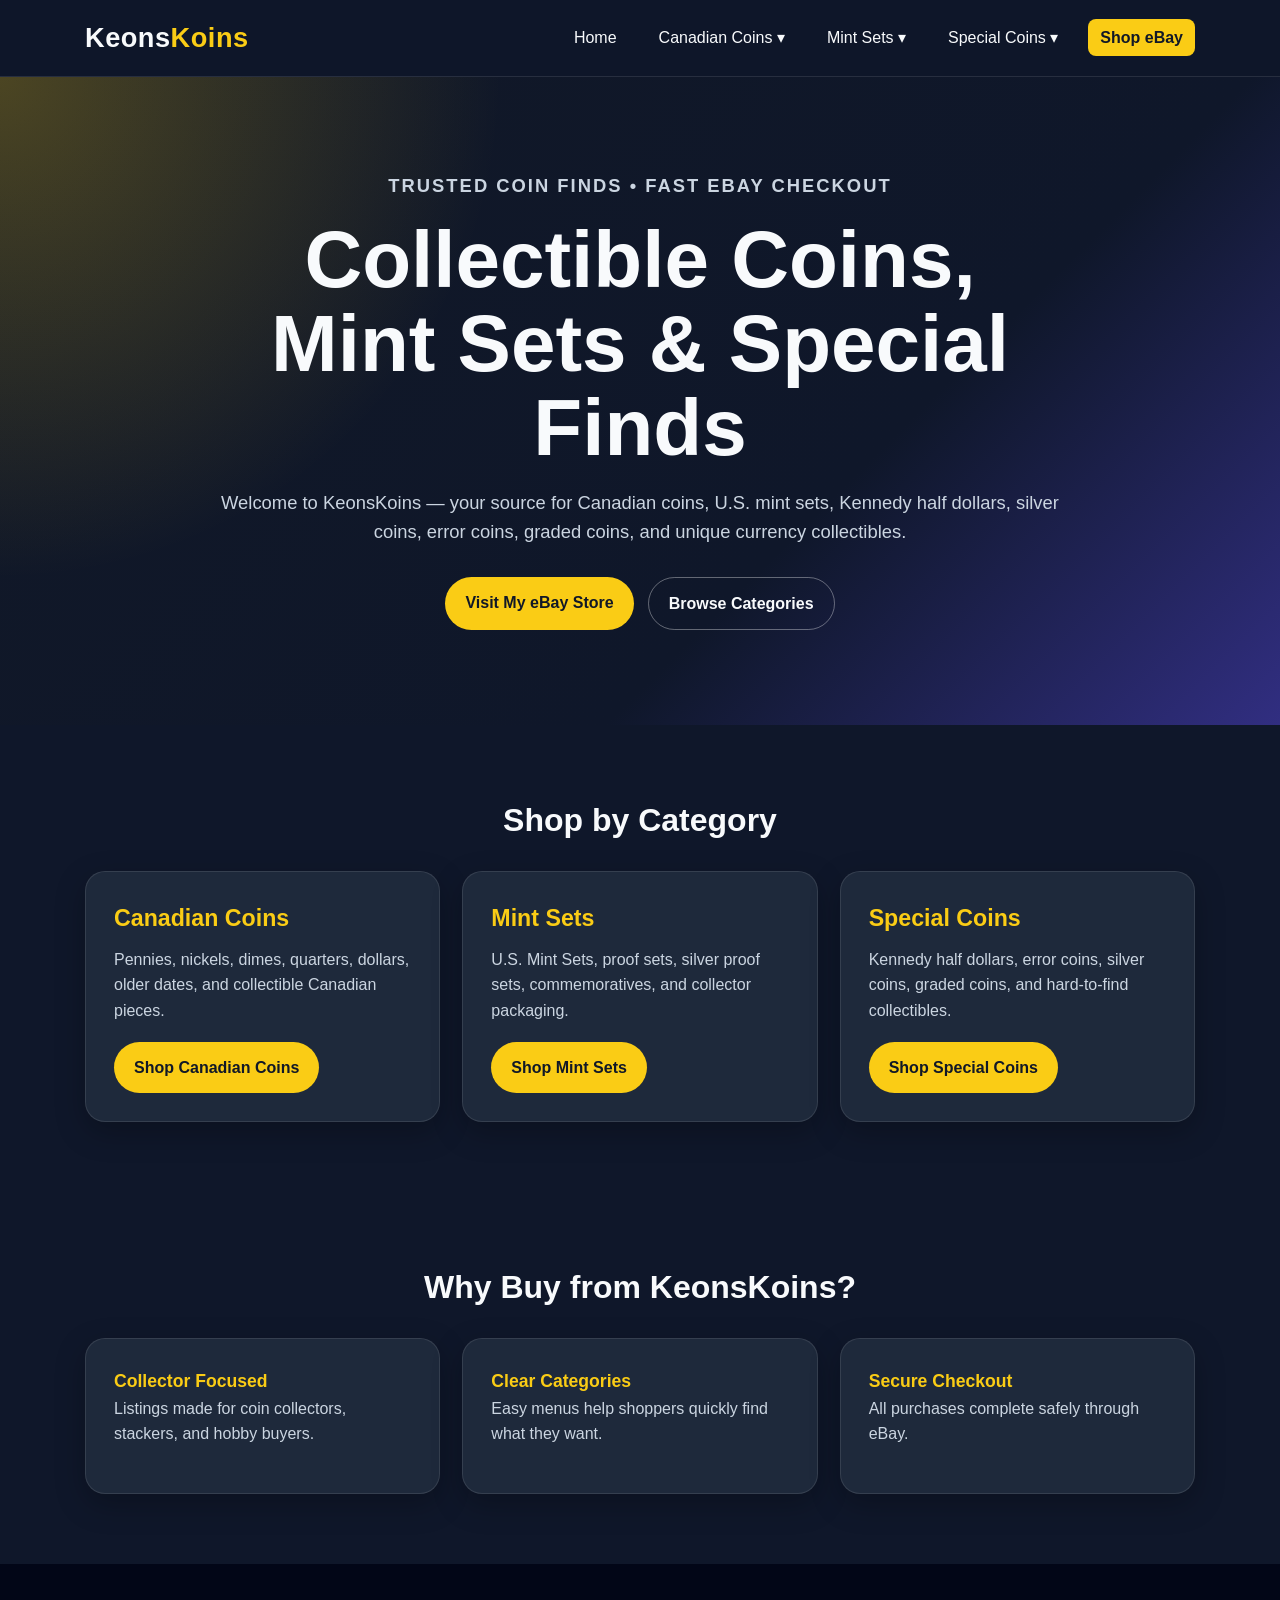
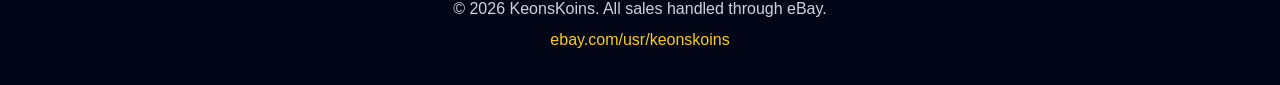
==== index.html @ b7a2cc80 "Add files via upload" ====
<!DOCTYPE html>
<html lang="en">
<head>
  <meta charset="UTF-8" />
  <meta name="viewport" content="width=device-width, initial-scale=1.0" />
  <title>KeonsKoins | Coins, Mint Sets & Collectibles</title>
  <link rel="stylesheet" href="style.css" />
</head>
<body>
  <header>
    <nav class="navbar">
      <div class="logo">Keons<span>Koins</span></div>
      <button class="menu-toggle" onclick="toggleMenu()">☰</button>
      <ul class="nav-links" id="navLinks">
        <li><a href="#home">Home</a></li>
        <li class="dropdown">
          <a href="#canadian">Canadian Coins ▾</a>
          <ul class="dropdown-menu">
            <li><a href="https://www.ebay.com/usr/keonskoins" target="_blank">Canadian Pennies</a></li>
            <li><a href="https://www.ebay.com/usr/keonskoins" target="_blank">Canadian Nickels</a></li>
            <li><a href="https://www.ebay.com/usr/keonskoins" target="_blank">Canadian Dimes</a></li>
            <li><a href="https://www.ebay.com/usr/keonskoins" target="_blank">Canadian Quarters</a></li>
            <li><a href="https://www.ebay.com/usr/keonskoins" target="_blank">Canadian Dollars</a></li>
          </ul>
        </li>
        <li class="dropdown">
          <a href="#mintsets">Mint Sets ▾</a>
          <ul class="dropdown-menu">
            <li><a href="https://www.ebay.com/usr/keonskoins" target="_blank">U.S. Mint Sets</a></li>
            <li><a href="https://www.ebay.com/usr/keonskoins" target="_blank">Proof Sets</a></li>
            <li><a href="https://www.ebay.com/usr/keonskoins" target="_blank">Silver Proof Sets</a></li>
            <li><a href="https://www.ebay.com/usr/keonskoins" target="_blank">Commemorative Sets</a></li>
          </ul>
        </li>
        <li class="dropdown">
          <a href="#special">Special Coins ▾</a>
          <ul class="dropdown-menu">
            <li><a href="https://www.ebay.com/usr/keonskoins" target="_blank">Kennedy Half Dollars</a></li>
            <li><a href="https://www.ebay.com/usr/keonskoins" target="_blank">Error Coins</a></li>
            <li><a href="https://www.ebay.com/usr/keonskoins" target="_blank">Silver Coins</a></li>
            <li><a href="https://www.ebay.com/usr/keonskoins" target="_blank">Currency</a></li>
            <li><a href="https://www.ebay.com/usr/keonskoins" target="_blank">Graded Coins</a></li>
          </ul>
        </li>
        <li><a class="shop-btn" href="https://www.ebay.com/usr/keonskoins" target="_blank">Shop eBay</a></li>
      </ul>
    </nav>
  </header>

  <main id="home">
    <section class="hero">
      <div class="hero-content">
        <p class="eyebrow">Trusted coin finds • Fast eBay checkout</p>
        <h1>Collectible Coins, Mint Sets & Special Finds</h1>
        <p>Welcome to KeonsKoins — your source for Canadian coins, U.S. mint sets, Kennedy half dollars, silver coins, error coins, graded coins, and unique currency collectibles.</p>
        <div class="hero-actions">
          <a class="primary" href="https://www.ebay.com/usr/keonskoins" target="_blank">Visit My eBay Store</a>
          <a class="secondary" href="#categories">Browse Categories</a>
        </div>
      </div>
    </section>

    <section class="categories" id="categories">
      <h2>Shop by Category</h2>
      <div class="cards">
        <article class="card" id="canadian">
          <h3>Canadian Coins</h3>
          <p>Pennies, nickels, dimes, quarters, dollars, older dates, and collectible Canadian pieces.</p>
          <a href="https://www.ebay.com/usr/keonskoins" target="_blank">Shop Canadian Coins</a>
        </article>
        <article class="card" id="mintsets">
          <h3>Mint Sets</h3>
          <p>U.S. Mint Sets, proof sets, silver proof sets, commemoratives, and collector packaging.</p>
          <a href="https://www.ebay.com/usr/keonskoins" target="_blank">Shop Mint Sets</a>
        </article>
        <article class="card" id="special">
          <h3>Special Coins</h3>
          <p>Kennedy half dollars, error coins, silver coins, graded coins, and hard-to-find collectibles.</p>
          <a href="https://www.ebay.com/usr/keonskoins" target="_blank">Shop Special Coins</a>
        </article>
      </div>
    </section>

    <section class="trust">
      <h2>Why Buy from KeonsKoins?</h2>
      <div class="trust-grid">
        <div><strong>Collector Focused</strong><p>Listings made for coin collectors, stackers, and hobby buyers.</p></div>
        <div><strong>Clear Categories</strong><p>Easy menus help shoppers quickly find what they want.</p></div>
        <div><strong>Secure Checkout</strong><p>All purchases complete safely through eBay.</p></div>
      </div>
    </section>
  </main>

  <footer>
    <p>© 2026 KeonsKoins. All sales handled through eBay.</p>
    <a href="https://www.ebay.com/usr/keonskoins" target="_blank">ebay.com/usr/keonskoins</a>
  </footer>

  <script src="script.js"></script>
</body>
</html>
---- style.css ----
* { box-sizing: border-box; margin: 0; padding: 0; }
body { font-family: Arial, Helvetica, sans-serif; background: #0f172a; color: #f8fafc; line-height: 1.6; }
a { color: inherit; text-decoration: none; }
header { position: sticky; top: 0; z-index: 10; background: rgba(15,23,42,.96); border-bottom: 1px solid rgba(255,255,255,.1); }
.navbar { max-width: 1150px; margin: auto; display: flex; justify-content: space-between; align-items: center; padding: 16px 20px; }
.logo { font-size: 1.7rem; font-weight: 800; letter-spacing: .5px; }
.logo span { color: #facc15; }
.nav-links { display: flex; align-items: center; gap: 18px; list-style: none; }
.nav-links > li { position: relative; }
.nav-links a { padding: 10px 12px; border-radius: 8px; transition: .2s; }
.nav-links a:hover { background: rgba(250,204,21,.15); color: #facc15; }
.dropdown-menu { display: none; position: absolute; top: 42px; left: 0; min-width: 210px; background: #1e293b; border: 1px solid rgba(255,255,255,.12); border-radius: 12px; padding: 8px; list-style: none; box-shadow: 0 15px 35px rgba(0,0,0,.35); }
.dropdown:hover .dropdown-menu { display: block; }
.dropdown-menu a { display: block; padding: 10px; }
.shop-btn { background: #facc15; color: #111827 !important; font-weight: 700; }
.menu-toggle { display: none; background: none; border: none; color: #fff; font-size: 1.8rem; }
.hero { min-height: 72vh; display: grid; place-items: center; padding: 70px 20px; background: radial-gradient(circle at top left, rgba(250,204,21,.25), transparent 35%), linear-gradient(135deg, #111827, #0f172a 65%, #312e81); }
.hero-content { max-width: 850px; text-align: center; }
.eyebrow { color: #facc15; text-transform: uppercase; letter-spacing: 2px; font-size: .85rem; font-weight: 700; }
h1 { font-size: clamp(2.4rem, 7vw, 5rem); line-height: 1.05; margin: 18px 0; }
.hero p { font-size: 1.15rem; color: #cbd5e1; }
.hero-actions { margin-top: 30px; display: flex; justify-content: center; gap: 14px; flex-wrap: wrap; }
.primary, .secondary, .card a { padding: 13px 20px; border-radius: 999px; font-weight: 700; display: inline-block; }
.primary, .card a { background: #facc15; color: #111827; }
.secondary { border: 1px solid rgba(255,255,255,.35); }
.categories, .trust { max-width: 1150px; margin: auto; padding: 70px 20px; }
h2 { font-size: 2rem; margin-bottom: 25px; text-align: center; }
.cards, .trust-grid { display: grid; grid-template-columns: repeat(3, 1fr); gap: 22px; }
.card, .trust-grid div { background: #1e293b; border: 1px solid rgba(255,255,255,.1); border-radius: 20px; padding: 28px; box-shadow: 0 10px 30px rgba(0,0,0,.25); }
.card h3 { color: #facc15; font-size: 1.45rem; margin-bottom: 10px; }
.card p, .trust-grid p { color: #cbd5e1; margin-bottom: 18px; }
.trust-grid strong { color: #facc15; font-size: 1.1rem; }
footer { text-align: center; padding: 32px 20px; background: #020617; color: #cbd5e1; }
footer a { color: #facc15; display: inline-block; margin-top: 6px; }
@media (max-width: 800px) {
  .menu-toggle { display: block; }
  .nav-links { display: none; position: absolute; top: 67px; left: 0; right: 0; background: #0f172a; flex-direction: column; align-items: stretch; padding: 15px 20px 25px; }
  .nav-links.show { display: flex; }
  .dropdown-menu { position: static; display: block; margin-top: 5px; box-shadow: none; }
  .cards, .trust-grid { grid-template-columns: 1fr; }
}
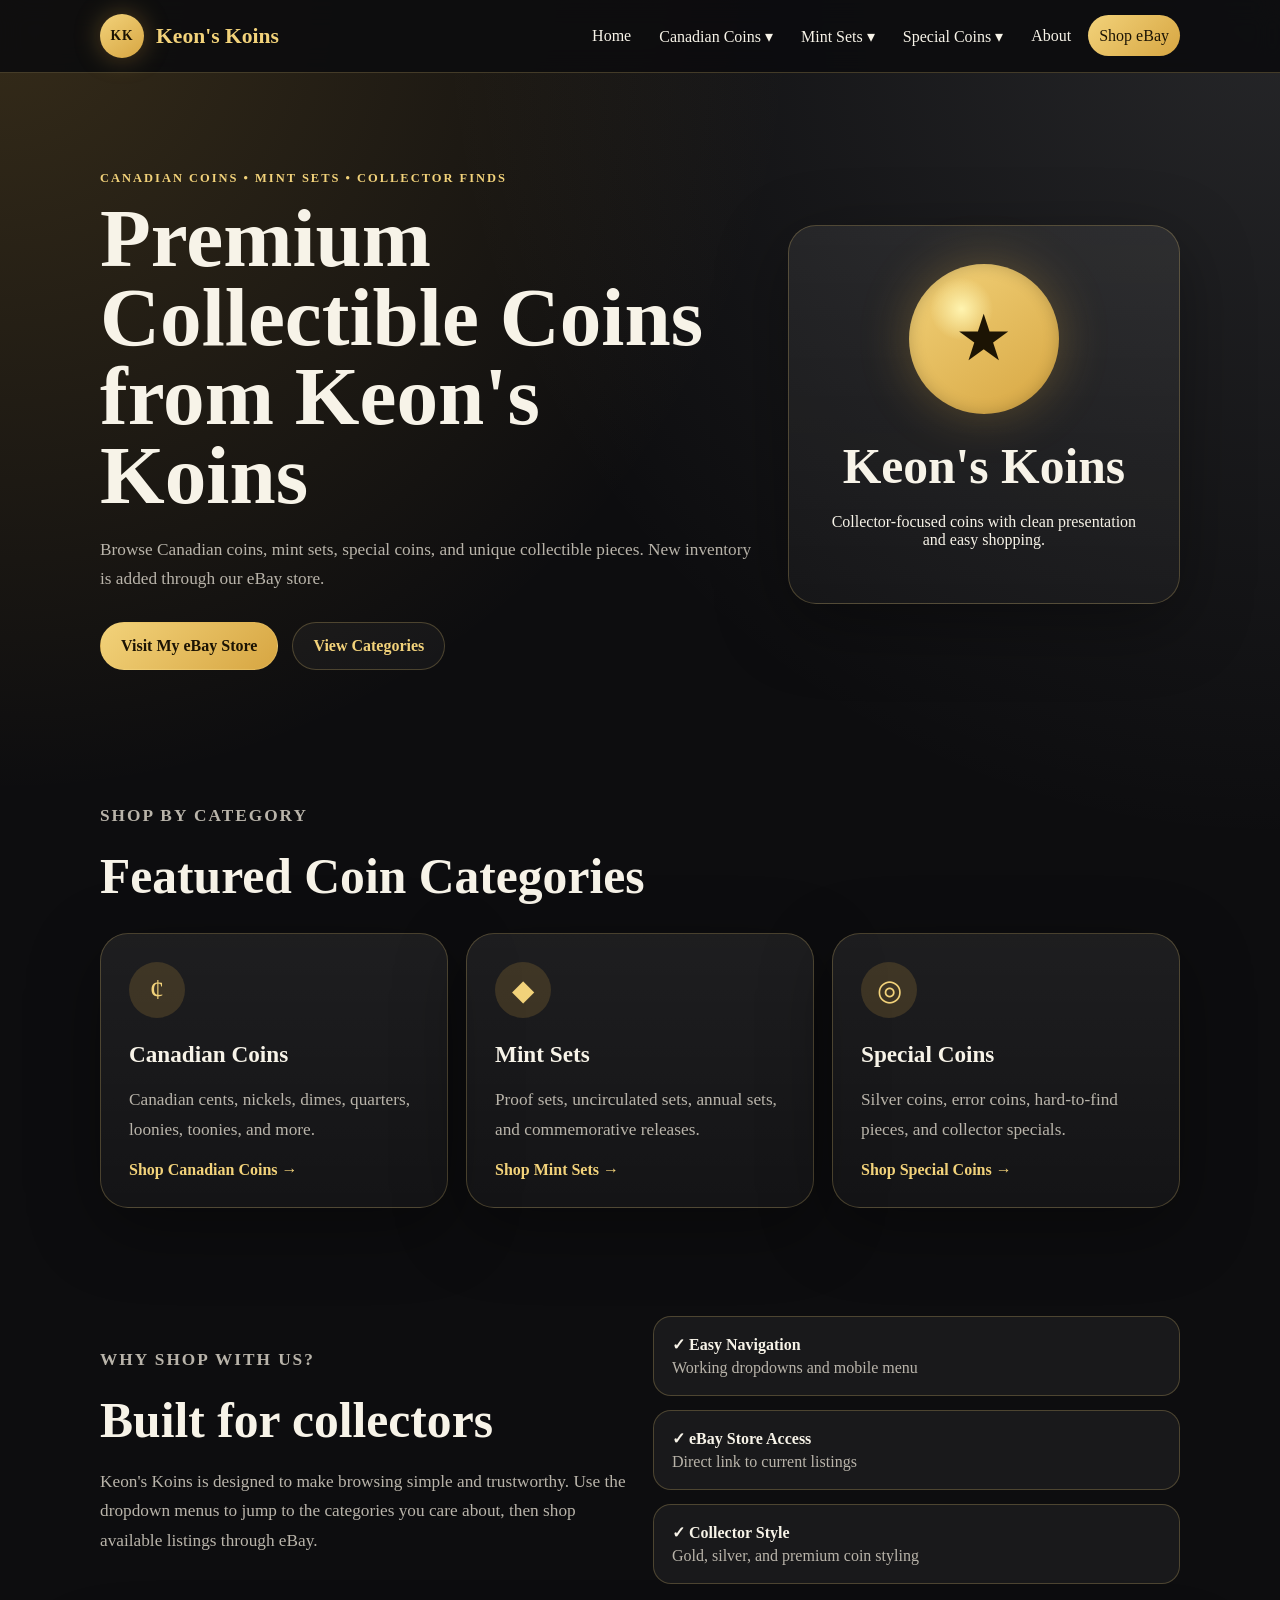
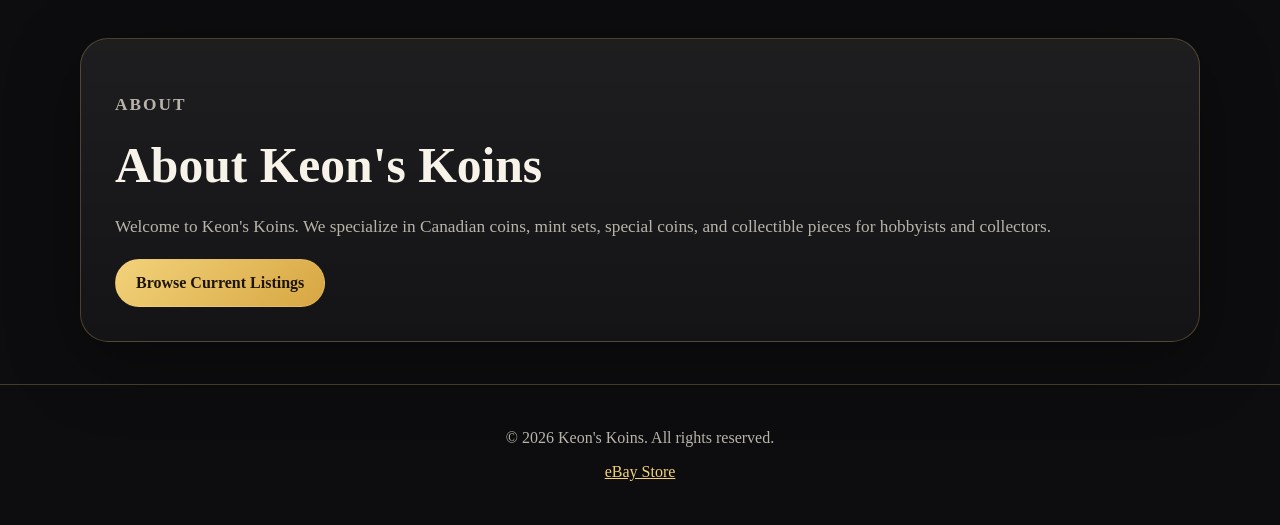
==== commit 82b9b36e: "Add files via upload" ====
--- a/index.html
+++ b/index.html
@@ -3,46 +3,53 @@
 <head>
   <meta charset="UTF-8" />
   <meta name="viewport" content="width=device-width, initial-scale=1.0" />
-  <title>KeonsKoins | Coins, Mint Sets & Collectibles</title>
+  <title>Keon's Koins | Canadian Coins, Mint Sets & Collectibles</title>
+  <meta name="description" content="Keon's Koins - Canadian coins, mint sets, special coins, and collectible finds. Shop our eBay store." />
   <link rel="stylesheet" href="style.css" />
 </head>
 <body>
-  <header>
+  <header class="site-header">
     <nav class="navbar">
-      <div class="logo">Keons<span>Koins</span></div>
-      <button class="menu-toggle" onclick="toggleMenu()">☰</button>
-      <ul class="nav-links" id="navLinks">
+      <a class="brand" href="#home">
+        <span class="coin-logo">KK</span>
+        <span>Keon's Koins</span>
+      </a>
+
+      <button class="menu-toggle" aria-label="Open menu">☰</button>
+
+      <ul class="nav-links">
         <li><a href="#home">Home</a></li>
+
         <li class="dropdown">
-          <a href="#canadian">Canadian Coins ▾</a>
-          <ul class="dropdown-menu">
-            <li><a href="https://www.ebay.com/usr/keonskoins" target="_blank">Canadian Pennies</a></li>
-            <li><a href="https://www.ebay.com/usr/keonskoins" target="_blank">Canadian Nickels</a></li>
-            <li><a href="https://www.ebay.com/usr/keonskoins" target="_blank">Canadian Dimes</a></li>
-            <li><a href="https://www.ebay.com/usr/keonskoins" target="_blank">Canadian Quarters</a></li>
-            <li><a href="https://www.ebay.com/usr/keonskoins" target="_blank">Canadian Dollars</a></li>
-          </ul>
+          <button class="dropbtn">Canadian Coins ▾</button>
+          <div class="dropdown-content">
+            <a href="#canadian-cents">Canadian Cents</a>
+            <a href="#nickels-dimes">Nickels & Dimes</a>
+            <a href="#quarters">Quarters</a>
+            <a href="#loonies-toonies">Loonies & Toonies</a>
+          </div>
         </li>
+
         <li class="dropdown">
-          <a href="#mintsets">Mint Sets ▾</a>
-          <ul class="dropdown-menu">
-            <li><a href="https://www.ebay.com/usr/keonskoins" target="_blank">U.S. Mint Sets</a></li>
-            <li><a href="https://www.ebay.com/usr/keonskoins" target="_blank">Proof Sets</a></li>
-            <li><a href="https://www.ebay.com/usr/keonskoins" target="_blank">Silver Proof Sets</a></li>
-            <li><a href="https://www.ebay.com/usr/keonskoins" target="_blank">Commemorative Sets</a></li>
-          </ul>
+          <button class="dropbtn">Mint Sets ▾</button>
+          <div class="dropdown-content">
+            <a href="#proof-sets">Proof Sets</a>
+            <a href="#uncirculated">Uncirculated Sets</a>
+            <a href="#commemorative">Commemorative Sets</a>
+          </div>
         </li>
+
         <li class="dropdown">
-          <a href="#special">Special Coins ▾</a>
-          <ul class="dropdown-menu">
-            <li><a href="https://www.ebay.com/usr/keonskoins" target="_blank">Kennedy Half Dollars</a></li>
-            <li><a href="https://www.ebay.com/usr/keonskoins" target="_blank">Error Coins</a></li>
-            <li><a href="https://www.ebay.com/usr/keonskoins" target="_blank">Silver Coins</a></li>
-            <li><a href="https://www.ebay.com/usr/keonskoins" target="_blank">Currency</a></li>
-            <li><a href="https://www.ebay.com/usr/keonskoins" target="_blank">Graded Coins</a></li>
-          </ul>
+          <button class="dropbtn">Special Coins ▾</button>
+          <div class="dropdown-content">
+            <a href="#silver">Silver Coins</a>
+            <a href="#errors">Error Coins</a>
+            <a href="#collectibles">Collector Specials</a>
+          </div>
         </li>
-        <li><a class="shop-btn" href="https://www.ebay.com/usr/keonskoins" target="_blank">Shop eBay</a></li>
+
+        <li><a href="#about">About</a></li>
+        <li><a class="shop-link" href="https://www.ebay.com/usr/keonskoins" target="_blank" rel="noopener">Shop eBay</a></li>
       </ul>
     </nav>
   </header>
@@ -50,50 +57,81 @@
   <main id="home">
     <section class="hero">
       <div class="hero-content">
-        <p class="eyebrow">Trusted coin finds • Fast eBay checkout</p>
-        <h1>Collectible Coins, Mint Sets & Special Finds</h1>
-        <p>Welcome to KeonsKoins — your source for Canadian coins, U.S. mint sets, Kennedy half dollars, silver coins, error coins, graded coins, and unique currency collectibles.</p>
+        <p class="eyebrow">Canadian Coins • Mint Sets • Collector Finds</p>
+        <h1>Premium Collectible Coins from Keon's Koins</h1>
+        <p class="hero-text">
+          Browse Canadian coins, mint sets, special coins, and unique collectible pieces.
+          New inventory is added through our eBay store.
+        </p>
         <div class="hero-actions">
-          <a class="primary" href="https://www.ebay.com/usr/keonskoins" target="_blank">Visit My eBay Store</a>
-          <a class="secondary" href="#categories">Browse Categories</a>
+          <a class="btn primary" href="https://www.ebay.com/usr/keonskoins" target="_blank" rel="noopener">Visit My eBay Store</a>
+          <a class="btn secondary" href="#categories">View Categories</a>
         </div>
+      </div>
+      <div class="hero-card">
+        <div class="coin big">★</div>
+        <h2>Keon's Koins</h2>
+        <p>Collector-focused coins with clean presentation and easy shopping.</p>
       </div>
     </section>
 
-    <section class="categories" id="categories">
-      <h2>Shop by Category</h2>
-      <div class="cards">
-        <article class="card" id="canadian">
+    <section id="categories" class="section">
+      <p class="eyebrow">Shop by category</p>
+      <h2>Featured Coin Categories</h2>
+      <div class="card-grid">
+        <article class="category-card" id="canadian-cents">
+          <div class="icon">¢</div>
           <h3>Canadian Coins</h3>
-          <p>Pennies, nickels, dimes, quarters, dollars, older dates, and collectible Canadian pieces.</p>
-          <a href="https://www.ebay.com/usr/keonskoins" target="_blank">Shop Canadian Coins</a>
+          <p>Canadian cents, nickels, dimes, quarters, loonies, toonies, and more.</p>
+          <a href="https://www.ebay.com/usr/keonskoins" target="_blank" rel="noopener">Shop Canadian Coins →</a>
         </article>
-        <article class="card" id="mintsets">
+
+        <article class="category-card" id="proof-sets">
+          <div class="icon">◆</div>
           <h3>Mint Sets</h3>
-          <p>U.S. Mint Sets, proof sets, silver proof sets, commemoratives, and collector packaging.</p>
-          <a href="https://www.ebay.com/usr/keonskoins" target="_blank">Shop Mint Sets</a>
+          <p>Proof sets, uncirculated sets, annual sets, and commemorative releases.</p>
+          <a href="https://www.ebay.com/usr/keonskoins" target="_blank" rel="noopener">Shop Mint Sets →</a>
         </article>
-        <article class="card" id="special">
+
+        <article class="category-card" id="silver">
+          <div class="icon">◎</div>
           <h3>Special Coins</h3>
-          <p>Kennedy half dollars, error coins, silver coins, graded coins, and hard-to-find collectibles.</p>
-          <a href="https://www.ebay.com/usr/keonskoins" target="_blank">Shop Special Coins</a>
+          <p>Silver coins, error coins, hard-to-find pieces, and collector specials.</p>
+          <a href="https://www.ebay.com/usr/keonskoins" target="_blank" rel="noopener">Shop Special Coins →</a>
         </article>
       </div>
     </section>
 
-    <section class="trust">
-      <h2>Why Buy from KeonsKoins?</h2>
-      <div class="trust-grid">
-        <div><strong>Collector Focused</strong><p>Listings made for coin collectors, stackers, and hobby buyers.</p></div>
-        <div><strong>Clear Categories</strong><p>Easy menus help shoppers quickly find what they want.</p></div>
-        <div><strong>Secure Checkout</strong><p>All purchases complete safely through eBay.</p></div>
+    <section class="section split">
+      <div>
+        <p class="eyebrow">Why shop with us?</p>
+        <h2>Built for collectors</h2>
+        <p>
+          Keon's Koins is designed to make browsing simple and trustworthy. Use the dropdown menus
+          to jump to the categories you care about, then shop available listings through eBay.
+        </p>
       </div>
+      <div class="feature-list">
+        <div><strong>✓ Easy Navigation</strong><span>Working dropdowns and mobile menu</span></div>
+        <div><strong>✓ eBay Store Access</strong><span>Direct link to current listings</span></div>
+        <div><strong>✓ Collector Style</strong><span>Gold, silver, and premium coin styling</span></div>
+      </div>
+    </section>
+
+    <section id="about" class="section about">
+      <p class="eyebrow">About</p>
+      <h2>About Keon's Koins</h2>
+      <p>
+        Welcome to Keon's Koins. We specialize in Canadian coins, mint sets, special coins,
+        and collectible pieces for hobbyists and collectors.
+      </p>
+      <a class="btn primary" href="https://www.ebay.com/usr/keonskoins" target="_blank" rel="noopener">Browse Current Listings</a>
     </section>
   </main>
 
   <footer>
-    <p>© 2026 KeonsKoins. All sales handled through eBay.</p>
-    <a href="https://www.ebay.com/usr/keonskoins" target="_blank">ebay.com/usr/keonskoins</a>
+    <p>© 2026 Keon's Koins. All rights reserved.</p>
+    <p><a href="https://www.ebay.com/usr/keonskoins" target="_blank" rel="noopener">eBay Store</a></p>
   </footer>
 
   <script src="script.js"></script>
--- a/style.css
+++ b/style.css
@@ -1,41 +1,366 @@
-* { box-sizing: border-box; margin: 0; padding: 0; }
-body { font-family: Arial, Helvetica, sans-serif; background: #0f172a; color: #f8fafc; line-height: 1.6; }
-a { color: inherit; text-decoration: none; }
-header { position: sticky; top: 0; z-index: 10; background: rgba(15,23,42,.96); border-bottom: 1px solid rgba(255,255,255,.1); }
-.navbar { max-width: 1150px; margin: auto; display: flex; justify-content: space-between; align-items: center; padding: 16px 20px; }
-.logo { font-size: 1.7rem; font-weight: 800; letter-spacing: .5px; }
-.logo span { color: #facc15; }
-.nav-links { display: flex; align-items: center; gap: 18px; list-style: none; }
-.nav-links > li { position: relative; }
-.nav-links a { padding: 10px 12px; border-radius: 8px; transition: .2s; }
-.nav-links a:hover { background: rgba(250,204,21,.15); color: #facc15; }
-.dropdown-menu { display: none; position: absolute; top: 42px; left: 0; min-width: 210px; background: #1e293b; border: 1px solid rgba(255,255,255,.12); border-radius: 12px; padding: 8px; list-style: none; box-shadow: 0 15px 35px rgba(0,0,0,.35); }
-.dropdown:hover .dropdown-menu { display: block; }
-.dropdown-menu a { display: block; padding: 10px; }
-.shop-btn { background: #facc15; color: #111827 !important; font-weight: 700; }
-.menu-toggle { display: none; background: none; border: none; color: #fff; font-size: 1.8rem; }
-.hero { min-height: 72vh; display: grid; place-items: center; padding: 70px 20px; background: radial-gradient(circle at top left, rgba(250,204,21,.25), transparent 35%), linear-gradient(135deg, #111827, #0f172a 65%, #312e81); }
-.hero-content { max-width: 850px; text-align: center; }
-.eyebrow { color: #facc15; text-transform: uppercase; letter-spacing: 2px; font-size: .85rem; font-weight: 700; }
-h1 { font-size: clamp(2.4rem, 7vw, 5rem); line-height: 1.05; margin: 18px 0; }
-.hero p { font-size: 1.15rem; color: #cbd5e1; }
-.hero-actions { margin-top: 30px; display: flex; justify-content: center; gap: 14px; flex-wrap: wrap; }
-.primary, .secondary, .card a { padding: 13px 20px; border-radius: 999px; font-weight: 700; display: inline-block; }
-.primary, .card a { background: #facc15; color: #111827; }
-.secondary { border: 1px solid rgba(255,255,255,.35); }
-.categories, .trust { max-width: 1150px; margin: auto; padding: 70px 20px; }
-h2 { font-size: 2rem; margin-bottom: 25px; text-align: center; }
-.cards, .trust-grid { display: grid; grid-template-columns: repeat(3, 1fr); gap: 22px; }
-.card, .trust-grid div { background: #1e293b; border: 1px solid rgba(255,255,255,.1); border-radius: 20px; padding: 28px; box-shadow: 0 10px 30px rgba(0,0,0,.25); }
-.card h3 { color: #facc15; font-size: 1.45rem; margin-bottom: 10px; }
-.card p, .trust-grid p { color: #cbd5e1; margin-bottom: 18px; }
-.trust-grid strong { color: #facc15; font-size: 1.1rem; }
-footer { text-align: center; padding: 32px 20px; background: #020617; color: #cbd5e1; }
-footer a { color: #facc15; display: inline-block; margin-top: 6px; }
-@media (max-width: 800px) {
-  .menu-toggle { display: block; }
-  .nav-links { display: none; position: absolute; top: 67px; left: 0; right: 0; background: #0f172a; flex-direction: column; align-items: stretch; padding: 15px 20px 25px; }
-  .nav-links.show { display: flex; }
-  .dropdown-menu { position: static; display: block; margin-top: 5px; box-shadow: none; }
-  .cards, .trust-grid { grid-template-columns: 1fr; }
-}
+* {
+  box-sizing: border-box;
+}
+
+:root {
+  --bg: #0d0d0f;
+  --panel: #18181c;
+  --gold: #d7a642;
+  --gold-light: #f2d27a;
+  --silver: #d8dce2;
+  --text: #f7f3e8;
+  --muted: #b9b4aa;
+  --border: rgba(242, 210, 122, 0.24);
+}
+
+html {
+  scroll-behavior: smooth;
+}
+
+body {
+  margin: 0;
+  font-family: Georgia, "Times New Roman", serif;
+  background:
+    radial-gradient(circle at top left, rgba(215,166,66,0.2), transparent 32%),
+    radial-gradient(circle at top right, rgba(216,220,226,0.12), transparent 34%),
+    var(--bg);
+  color: var(--text);
+}
+
+a {
+  color: inherit;
+}
+
+.site-header {
+  position: sticky;
+  top: 0;
+  z-index: 1000;
+  background: rgba(13, 13, 15, 0.92);
+  backdrop-filter: blur(12px);
+  border-bottom: 1px solid var(--border);
+}
+
+.navbar {
+  max-width: 1120px;
+  margin: auto;
+  padding: 14px 20px;
+  display: flex;
+  justify-content: space-between;
+  align-items: center;
+}
+
+.brand {
+  display: flex;
+  gap: 12px;
+  align-items: center;
+  font-size: 1.35rem;
+  font-weight: bold;
+  text-decoration: none;
+  color: var(--gold-light);
+}
+
+.coin-logo {
+  width: 44px;
+  height: 44px;
+  display: grid;
+  place-items: center;
+  border-radius: 50%;
+  color: #1b1303;
+  background: linear-gradient(145deg, var(--gold-light), var(--gold));
+  box-shadow: 0 0 26px rgba(215,166,66,.35);
+  font-size: .85rem;
+  letter-spacing: 1px;
+}
+
+.nav-links {
+  margin: 0;
+  padding: 0;
+  display: flex;
+  gap: 6px;
+  list-style: none;
+  align-items: center;
+}
+
+.nav-links a,
+.dropbtn {
+  border: 0;
+  background: none;
+  color: var(--text);
+  text-decoration: none;
+  padding: 12px 11px;
+  cursor: pointer;
+  font: inherit;
+  border-radius: 999px;
+}
+
+.nav-links a:hover,
+.dropbtn:hover {
+  background: rgba(242, 210, 122, .11);
+  color: var(--gold-light);
+}
+
+.shop-link {
+  background: linear-gradient(135deg, var(--gold-light), var(--gold)) !important;
+  color: #1c1404 !important;
+  font-weight: bold;
+}
+
+.dropdown {
+  position: relative;
+}
+
+.dropdown-content {
+  display: none;
+  position: absolute;
+  top: 44px;
+  min-width: 220px;
+  background: #121216;
+  border: 1px solid var(--border);
+  border-radius: 16px;
+  overflow: hidden;
+  box-shadow: 0 18px 45px rgba(0,0,0,.45);
+}
+
+.dropdown-content a {
+  display: block;
+  border-radius: 0;
+  padding: 13px 16px;
+  color: var(--silver);
+}
+
+.dropdown:hover .dropdown-content,
+.dropdown.open .dropdown-content {
+  display: block;
+}
+
+.menu-toggle {
+  display: none;
+  background: var(--panel);
+  color: var(--gold-light);
+  border: 1px solid var(--border);
+  border-radius: 10px;
+  font-size: 1.5rem;
+  padding: 7px 11px;
+}
+
+.hero {
+  max-width: 1120px;
+  margin: auto;
+  min-height: 72vh;
+  padding: 86px 20px 60px;
+  display: grid;
+  grid-template-columns: 1.25fr .75fr;
+  gap: 34px;
+  align-items: center;
+}
+
+.eyebrow {
+  color: var(--gold-light);
+  text-transform: uppercase;
+  letter-spacing: 2px;
+  font-size: .78rem;
+  font-weight: bold;
+}
+
+h1 {
+  font-size: clamp(2.5rem, 7vw, 5.2rem);
+  line-height: .95;
+  margin: 12px 0 20px;
+}
+
+h2 {
+  font-size: clamp(2rem, 4vw, 3.1rem);
+  margin: 8px 0 18px;
+}
+
+h3 {
+  font-size: 1.45rem;
+  margin-bottom: 8px;
+}
+
+.hero-text,
+.section p {
+  color: var(--muted);
+  font-size: 1.08rem;
+  line-height: 1.7;
+}
+
+.hero-actions {
+  display: flex;
+  flex-wrap: wrap;
+  gap: 14px;
+  margin-top: 28px;
+}
+
+.btn {
+  display: inline-block;
+  padding: 14px 20px;
+  border-radius: 999px;
+  text-decoration: none;
+  font-weight: bold;
+  border: 1px solid var(--border);
+}
+
+.btn.primary {
+  background: linear-gradient(135deg, var(--gold-light), var(--gold));
+  color: #1c1404;
+}
+
+.btn.secondary {
+  color: var(--gold-light);
+  background: rgba(255,255,255,.04);
+}
+
+.hero-card,
+.category-card,
+.about {
+  background: linear-gradient(180deg, rgba(255,255,255,.07), rgba(255,255,255,.03));
+  border: 1px solid var(--border);
+  border-radius: 28px;
+  box-shadow: 0 20px 70px rgba(0,0,0,.35);
+}
+
+.hero-card {
+  padding: 38px;
+  text-align: center;
+}
+
+.coin.big {
+  width: 150px;
+  height: 150px;
+  margin: 0 auto 24px;
+  border-radius: 50%;
+  display: grid;
+  place-items: center;
+  font-size: 4rem;
+  color: #1c1404;
+  background:
+    radial-gradient(circle at 35% 30%, #fff4b0, transparent 22%),
+    linear-gradient(145deg, var(--gold-light), var(--gold));
+  box-shadow: inset 0 0 16px rgba(0,0,0,.2), 0 0 50px rgba(215,166,66,.32);
+}
+
+.section {
+  max-width: 1120px;
+  margin: auto;
+  padding: 54px 20px;
+}
+
+.card-grid {
+  display: grid;
+  grid-template-columns: repeat(3, 1fr);
+  gap: 18px;
+  margin-top: 28px;
+}
+
+.category-card {
+  padding: 28px;
+  transition: transform .2s ease, border-color .2s ease;
+}
+
+.category-card:hover {
+  transform: translateY(-5px);
+  border-color: rgba(242, 210, 122, .55);
+}
+
+.category-card a {
+  color: var(--gold-light);
+  font-weight: bold;
+  text-decoration: none;
+}
+
+.icon {
+  width: 56px;
+  height: 56px;
+  display: grid;
+  place-items: center;
+  border-radius: 50%;
+  background: rgba(215,166,66,.18);
+  color: var(--gold-light);
+  font-size: 1.8rem;
+}
+
+.split {
+  display: grid;
+  grid-template-columns: 1fr 1fr;
+  gap: 26px;
+  align-items: center;
+}
+
+.feature-list {
+  display: grid;
+  gap: 14px;
+}
+
+.feature-list div {
+  padding: 18px;
+  background: rgba(255,255,255,.05);
+  border: 1px solid var(--border);
+  border-radius: 18px;
+}
+
+.feature-list strong,
+.feature-list span {
+  display: block;
+}
+
+.feature-list span {
+  color: var(--muted);
+  margin-top: 5px;
+}
+
+.about {
+  padding: 34px;
+  margin-bottom: 42px;
+}
+
+footer {
+  text-align: center;
+  color: var(--muted);
+  border-top: 1px solid var(--border);
+  padding: 28px 20px;
+}
+
+footer a {
+  color: var(--gold-light);
+}
+
+@media (max-width: 820px) {
+  .menu-toggle {
+    display: block;
+  }
+
+  .nav-links {
+    display: none;
+    position: absolute;
+    left: 20px;
+    right: 20px;
+    top: 76px;
+    flex-direction: column;
+    align-items: stretch;
+    background: #111115;
+    border: 1px solid var(--border);
+    border-radius: 18px;
+    padding: 12px;
+  }
+
+  .nav-links.show {
+    display: flex;
+  }
+
+  .dropdown-content {
+    position: static;
+    box-shadow: none;
+    margin: 4px 0 8px;
+  }
+
+  .hero,
+  .split,
+  .card-grid {
+    grid-template-columns: 1fr;
+  }
+
+  .hero {
+    padding-top: 54px;
+  }
+}
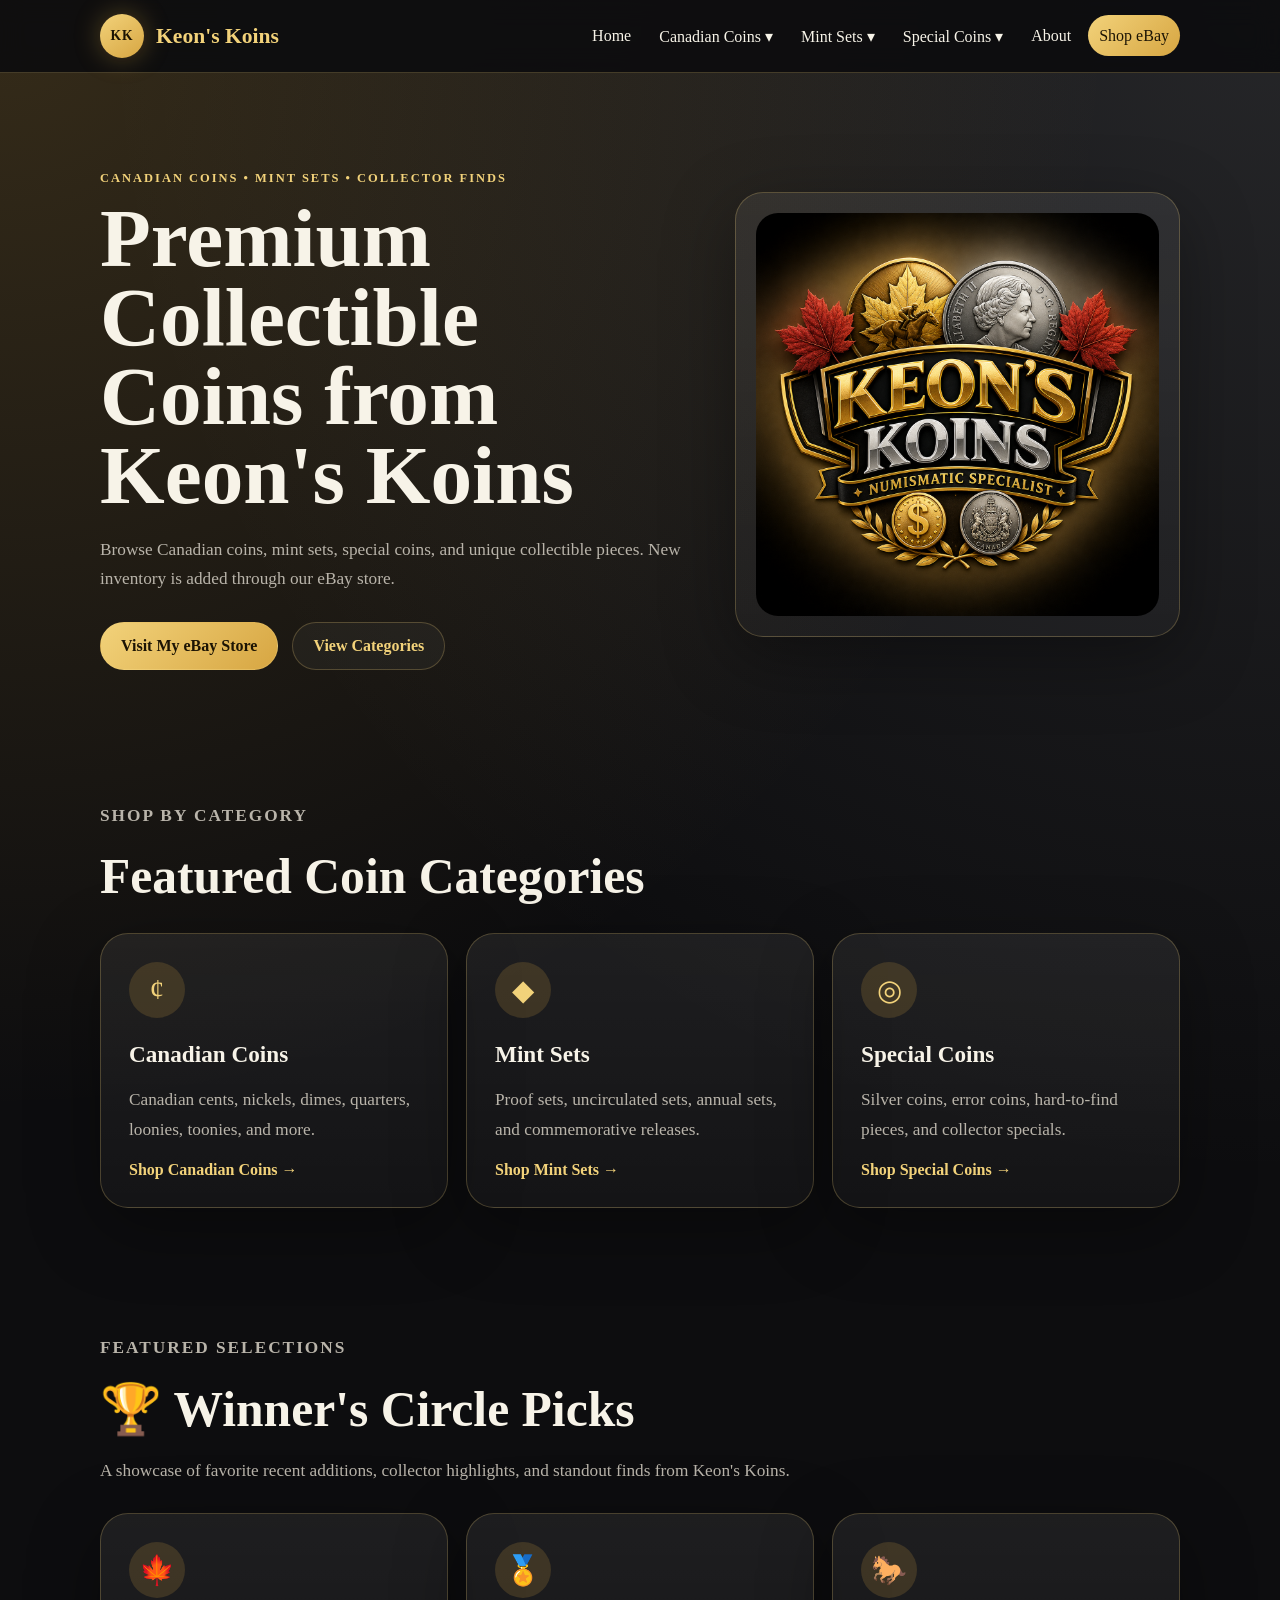
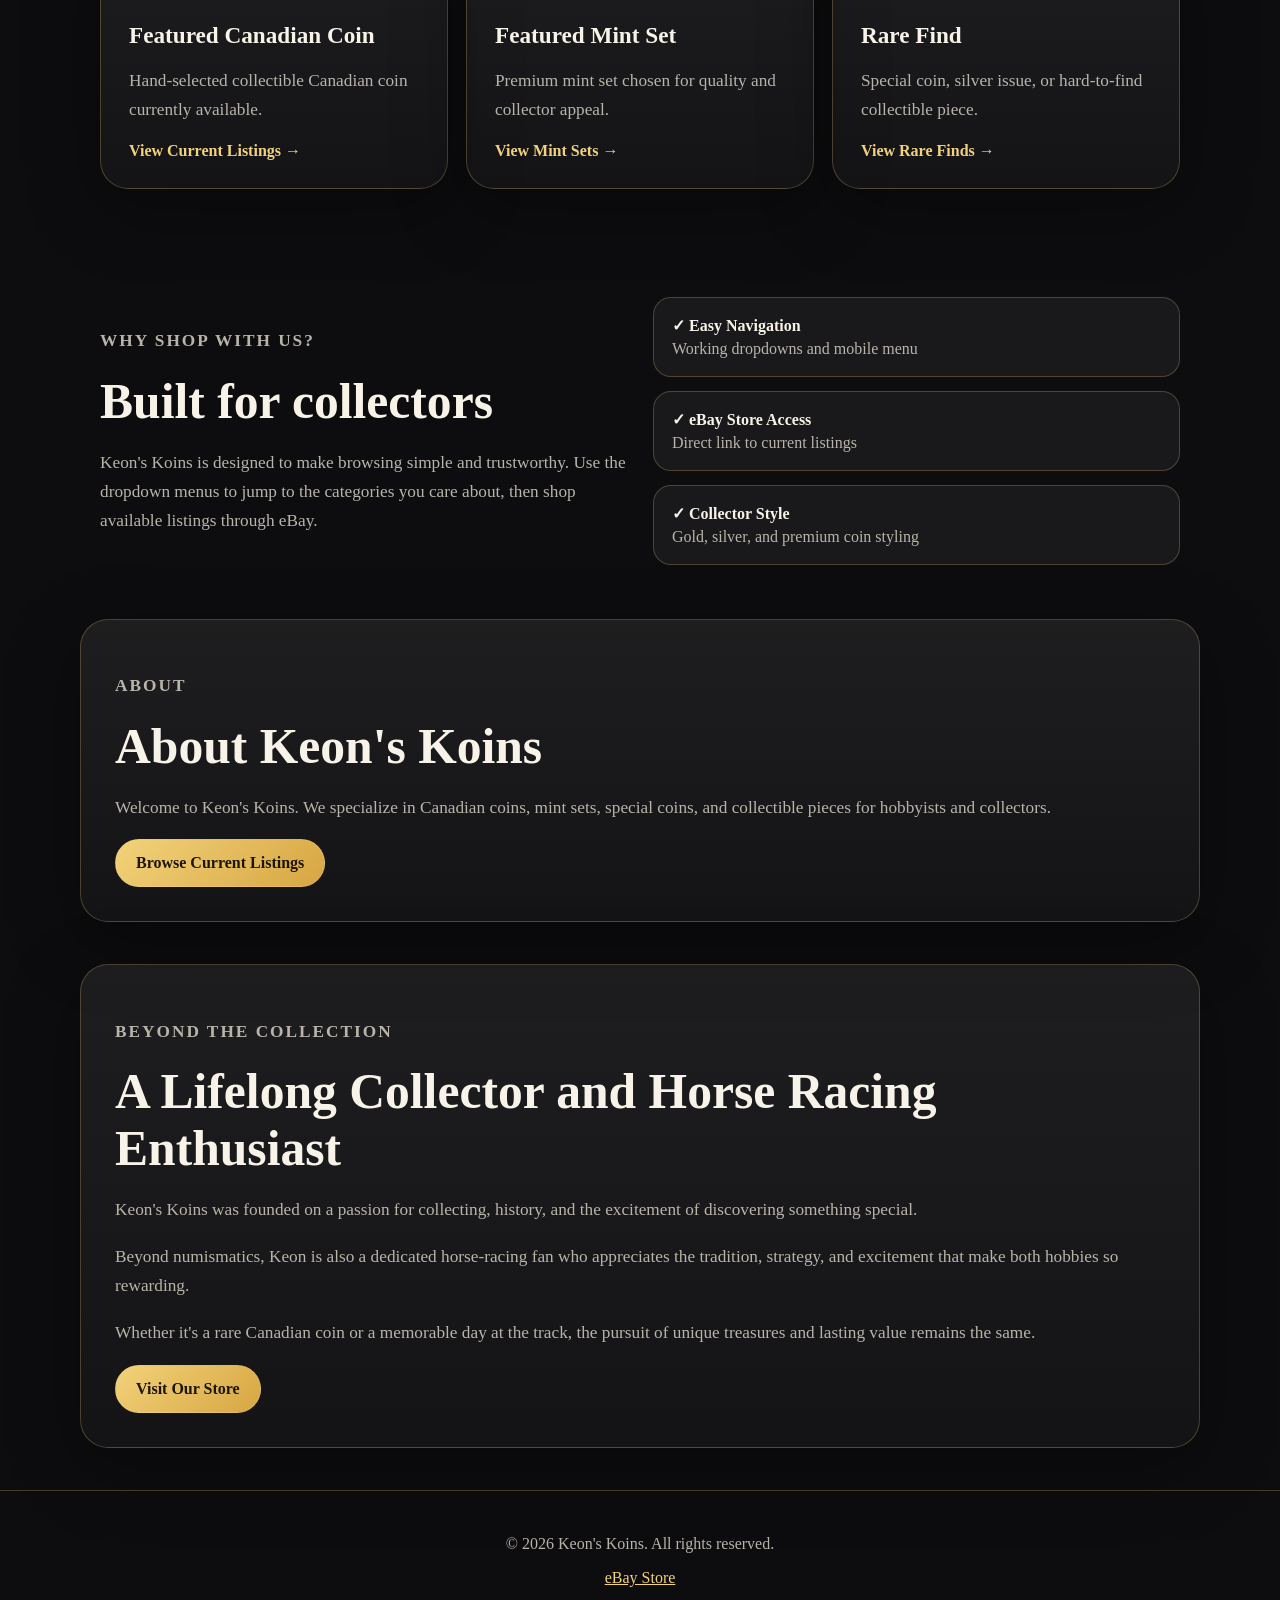
==== commit 49294c27: "Add files via upload" ====
--- a/index.html
+++ b/index.html
@@ -4,24 +4,16 @@
   <meta charset="UTF-8" />
   <meta name="viewport" content="width=device-width, initial-scale=1.0" />
   <title>Keon's Koins | Canadian Coins, Mint Sets & Collectibles</title>
-  <meta name="description" content="Keon's Koins - Canadian coins, mint sets, special coins, and collectible finds. Shop our eBay store." />
   <link rel="stylesheet" href="style.css" />
 </head>
 <body>
   <header class="site-header">
     <nav class="navbar">
-      <a class="brand" href="#home">
-        <span class="coin-logo">KK</span>
-        <span>Keon's Koins</span>
-      </a>
-
+      <a class="brand" href="#home"><span class="coin-logo">KK</span><span>Keon's Koins</span></a>
       <button class="menu-toggle" aria-label="Open menu">☰</button>
-
       <ul class="nav-links">
         <li><a href="#home">Home</a></li>
-
-        <li class="dropdown">
-          <button class="dropbtn">Canadian Coins ▾</button>
+        <li class="dropdown"><button class="dropbtn">Canadian Coins ▾</button>
           <div class="dropdown-content">
             <a href="#canadian-cents">Canadian Cents</a>
             <a href="#nickels-dimes">Nickels & Dimes</a>
@@ -29,25 +21,20 @@
             <a href="#loonies-toonies">Loonies & Toonies</a>
           </div>
         </li>
-
-        <li class="dropdown">
-          <button class="dropbtn">Mint Sets ▾</button>
+        <li class="dropdown"><button class="dropbtn">Mint Sets ▾</button>
           <div class="dropdown-content">
             <a href="#proof-sets">Proof Sets</a>
             <a href="#uncirculated">Uncirculated Sets</a>
             <a href="#commemorative">Commemorative Sets</a>
           </div>
         </li>
-
-        <li class="dropdown">
-          <button class="dropbtn">Special Coins ▾</button>
+        <li class="dropdown"><button class="dropbtn">Special Coins ▾</button>
           <div class="dropdown-content">
             <a href="#silver">Silver Coins</a>
             <a href="#errors">Error Coins</a>
             <a href="#collectibles">Collector Specials</a>
           </div>
         </li>
-
         <li><a href="#about">About</a></li>
         <li><a class="shop-link" href="https://www.ebay.com/usr/keonskoins" target="_blank" rel="noopener">Shop eBay</a></li>
       </ul>
@@ -59,19 +46,14 @@
       <div class="hero-content">
         <p class="eyebrow">Canadian Coins • Mint Sets • Collector Finds</p>
         <h1>Premium Collectible Coins from Keon's Koins</h1>
-        <p class="hero-text">
-          Browse Canadian coins, mint sets, special coins, and unique collectible pieces.
-          New inventory is added through our eBay store.
-        </p>
+        <p class="hero-text">Browse Canadian coins, mint sets, special coins, and unique collectible pieces. New inventory is added through our eBay store.</p>
         <div class="hero-actions">
           <a class="btn primary" href="https://www.ebay.com/usr/keonskoins" target="_blank" rel="noopener">Visit My eBay Store</a>
           <a class="btn secondary" href="#categories">View Categories</a>
         </div>
       </div>
-      <div class="hero-card">
-        <div class="coin big">★</div>
-        <h2>Keon's Koins</h2>
-        <p>Collector-focused coins with clean presentation and easy shopping.</p>
+      <div class="hero-card logo-card">
+        <img src="keons-koins-logo.png" alt="Keon's Koins logo" />
       </div>
     </section>
 
@@ -79,38 +61,25 @@
       <p class="eyebrow">Shop by category</p>
       <h2>Featured Coin Categories</h2>
       <div class="card-grid">
-        <article class="category-card" id="canadian-cents">
-          <div class="icon">¢</div>
-          <h3>Canadian Coins</h3>
-          <p>Canadian cents, nickels, dimes, quarters, loonies, toonies, and more.</p>
-          <a href="https://www.ebay.com/usr/keonskoins" target="_blank" rel="noopener">Shop Canadian Coins →</a>
-        </article>
+        <article class="category-card" id="canadian-cents"><div class="icon">¢</div><h3>Canadian Coins</h3><p>Canadian cents, nickels, dimes, quarters, loonies, toonies, and more.</p><a href="https://www.ebay.com/usr/keonskoins" target="_blank" rel="noopener">Shop Canadian Coins →</a></article>
+        <article class="category-card" id="proof-sets"><div class="icon">◆</div><h3>Mint Sets</h3><p>Proof sets, uncirculated sets, annual sets, and commemorative releases.</p><a href="https://www.ebay.com/usr/keonskoins" target="_blank" rel="noopener">Shop Mint Sets →</a></article>
+        <article class="category-card" id="silver"><div class="icon">◎</div><h3>Special Coins</h3><p>Silver coins, error coins, hard-to-find pieces, and collector specials.</p><a href="https://www.ebay.com/usr/keonskoins" target="_blank" rel="noopener">Shop Special Coins →</a></article>
+      </div>
+    </section>
 
-        <article class="category-card" id="proof-sets">
-          <div class="icon">◆</div>
-          <h3>Mint Sets</h3>
-          <p>Proof sets, uncirculated sets, annual sets, and commemorative releases.</p>
-          <a href="https://www.ebay.com/usr/keonskoins" target="_blank" rel="noopener">Shop Mint Sets →</a>
-        </article>
-
-        <article class="category-card" id="silver">
-          <div class="icon">◎</div>
-          <h3>Special Coins</h3>
-          <p>Silver coins, error coins, hard-to-find pieces, and collector specials.</p>
-          <a href="https://www.ebay.com/usr/keonskoins" target="_blank" rel="noopener">Shop Special Coins →</a>
-        </article>
+    <section class="section">
+      <p class="eyebrow">Featured Selections</p>
+      <h2>🏆 Winner's Circle Picks</h2>
+      <p>A showcase of favorite recent additions, collector highlights, and standout finds from Keon's Koins.</p>
+      <div class="card-grid">
+        <article class="category-card"><div class="icon">🍁</div><h3>Featured Canadian Coin</h3><p>Hand-selected collectible Canadian coin currently available.</p><a href="https://www.ebay.com/usr/keonskoins" target="_blank" rel="noopener">View Current Listings →</a></article>
+        <article class="category-card"><div class="icon">🏅</div><h3>Featured Mint Set</h3><p>Premium mint set chosen for quality and collector appeal.</p><a href="https://www.ebay.com/usr/keonskoins" target="_blank" rel="noopener">View Mint Sets →</a></article>
+        <article class="category-card"><div class="icon">🐎</div><h3>Rare Find</h3><p>Special coin, silver issue, or hard-to-find collectible piece.</p><a href="https://www.ebay.com/usr/keonskoins" target="_blank" rel="noopener">View Rare Finds →</a></article>
       </div>
     </section>
 
     <section class="section split">
-      <div>
-        <p class="eyebrow">Why shop with us?</p>
-        <h2>Built for collectors</h2>
-        <p>
-          Keon's Koins is designed to make browsing simple and trustworthy. Use the dropdown menus
-          to jump to the categories you care about, then shop available listings through eBay.
-        </p>
-      </div>
+      <div><p class="eyebrow">Why shop with us?</p><h2>Built for collectors</h2><p>Keon's Koins is designed to make browsing simple and trustworthy. Use the dropdown menus to jump to the categories you care about, then shop available listings through eBay.</p></div>
       <div class="feature-list">
         <div><strong>✓ Easy Navigation</strong><span>Working dropdowns and mobile menu</span></div>
         <div><strong>✓ eBay Store Access</strong><span>Direct link to current listings</span></div>
@@ -121,11 +90,17 @@
     <section id="about" class="section about">
       <p class="eyebrow">About</p>
       <h2>About Keon's Koins</h2>
-      <p>
-        Welcome to Keon's Koins. We specialize in Canadian coins, mint sets, special coins,
-        and collectible pieces for hobbyists and collectors.
-      </p>
+      <p>Welcome to Keon's Koins. We specialize in Canadian coins, mint sets, special coins, and collectible pieces for hobbyists and collectors.</p>
       <a class="btn primary" href="https://www.ebay.com/usr/keonskoins" target="_blank" rel="noopener">Browse Current Listings</a>
+    </section>
+
+    <section class="section about">
+      <p class="eyebrow">Beyond the Collection</p>
+      <h2>A Lifelong Collector and Horse Racing Enthusiast</h2>
+      <p>Keon's Koins was founded on a passion for collecting, history, and the excitement of discovering something special.</p>
+      <p>Beyond numismatics, Keon is also a dedicated horse-racing fan who appreciates the tradition, strategy, and excitement that make both hobbies so rewarding.</p>
+      <p>Whether it's a rare Canadian coin or a memorable day at the track, the pursuit of unique treasures and lasting value remains the same.</p>
+      <a class="btn primary" href="https://www.ebay.com/usr/keonskoins" target="_blank" rel="noopener">Visit Our Store</a>
     </section>
   </main>
 
@@ -133,7 +108,6 @@
     <p>© 2026 Keon's Koins. All rights reserved.</p>
     <p><a href="https://www.ebay.com/usr/keonskoins" target="_blank" rel="noopener">eBay Store</a></p>
   </footer>
-
   <script src="script.js"></script>
 </body>
 </html>
--- a/style.css
+++ b/style.css
@@ -1,366 +1 @@
-* {
-  box-sizing: border-box;
-}
-
-:root {
-  --bg: #0d0d0f;
-  --panel: #18181c;
-  --gold: #d7a642;
-  --gold-light: #f2d27a;
-  --silver: #d8dce2;
-  --text: #f7f3e8;
-  --muted: #b9b4aa;
-  --border: rgba(242, 210, 122, 0.24);
-}
-
-html {
-  scroll-behavior: smooth;
-}
-
-body {
-  margin: 0;
-  font-family: Georgia, "Times New Roman", serif;
-  background:
-    radial-gradient(circle at top left, rgba(215,166,66,0.2), transparent 32%),
-    radial-gradient(circle at top right, rgba(216,220,226,0.12), transparent 34%),
-    var(--bg);
-  color: var(--text);
-}
-
-a {
-  color: inherit;
-}
-
-.site-header {
-  position: sticky;
-  top: 0;
-  z-index: 1000;
-  background: rgba(13, 13, 15, 0.92);
-  backdrop-filter: blur(12px);
-  border-bottom: 1px solid var(--border);
-}
-
-.navbar {
-  max-width: 1120px;
-  margin: auto;
-  padding: 14px 20px;
-  display: flex;
-  justify-content: space-between;
-  align-items: center;
-}
-
-.brand {
-  display: flex;
-  gap: 12px;
-  align-items: center;
-  font-size: 1.35rem;
-  font-weight: bold;
-  text-decoration: none;
-  color: var(--gold-light);
-}
-
-.coin-logo {
-  width: 44px;
-  height: 44px;
-  display: grid;
-  place-items: center;
-  border-radius: 50%;
-  color: #1b1303;
-  background: linear-gradient(145deg, var(--gold-light), var(--gold));
-  box-shadow: 0 0 26px rgba(215,166,66,.35);
-  font-size: .85rem;
-  letter-spacing: 1px;
-}
-
-.nav-links {
-  margin: 0;
-  padding: 0;
-  display: flex;
-  gap: 6px;
-  list-style: none;
-  align-items: center;
-}
-
-.nav-links a,
-.dropbtn {
-  border: 0;
-  background: none;
-  color: var(--text);
-  text-decoration: none;
-  padding: 12px 11px;
-  cursor: pointer;
-  font: inherit;
-  border-radius: 999px;
-}
-
-.nav-links a:hover,
-.dropbtn:hover {
-  background: rgba(242, 210, 122, .11);
-  color: var(--gold-light);
-}
-
-.shop-link {
-  background: linear-gradient(135deg, var(--gold-light), var(--gold)) !important;
-  color: #1c1404 !important;
-  font-weight: bold;
-}
-
-.dropdown {
-  position: relative;
-}
-
-.dropdown-content {
-  display: none;
-  position: absolute;
-  top: 44px;
-  min-width: 220px;
-  background: #121216;
-  border: 1px solid var(--border);
-  border-radius: 16px;
-  overflow: hidden;
-  box-shadow: 0 18px 45px rgba(0,0,0,.45);
-}
-
-.dropdown-content a {
-  display: block;
-  border-radius: 0;
-  padding: 13px 16px;
-  color: var(--silver);
-}
-
-.dropdown:hover .dropdown-content,
-.dropdown.open .dropdown-content {
-  display: block;
-}
-
-.menu-toggle {
-  display: none;
-  background: var(--panel);
-  color: var(--gold-light);
-  border: 1px solid var(--border);
-  border-radius: 10px;
-  font-size: 1.5rem;
-  padding: 7px 11px;
-}
-
-.hero {
-  max-width: 1120px;
-  margin: auto;
-  min-height: 72vh;
-  padding: 86px 20px 60px;
-  display: grid;
-  grid-template-columns: 1.25fr .75fr;
-  gap: 34px;
-  align-items: center;
-}
-
-.eyebrow {
-  color: var(--gold-light);
-  text-transform: uppercase;
-  letter-spacing: 2px;
-  font-size: .78rem;
-  font-weight: bold;
-}
-
-h1 {
-  font-size: clamp(2.5rem, 7vw, 5.2rem);
-  line-height: .95;
-  margin: 12px 0 20px;
-}
-
-h2 {
-  font-size: clamp(2rem, 4vw, 3.1rem);
-  margin: 8px 0 18px;
-}
-
-h3 {
-  font-size: 1.45rem;
-  margin-bottom: 8px;
-}
-
-.hero-text,
-.section p {
-  color: var(--muted);
-  font-size: 1.08rem;
-  line-height: 1.7;
-}
-
-.hero-actions {
-  display: flex;
-  flex-wrap: wrap;
-  gap: 14px;
-  margin-top: 28px;
-}
-
-.btn {
-  display: inline-block;
-  padding: 14px 20px;
-  border-radius: 999px;
-  text-decoration: none;
-  font-weight: bold;
-  border: 1px solid var(--border);
-}
-
-.btn.primary {
-  background: linear-gradient(135deg, var(--gold-light), var(--gold));
-  color: #1c1404;
-}
-
-.btn.secondary {
-  color: var(--gold-light);
-  background: rgba(255,255,255,.04);
-}
-
-.hero-card,
-.category-card,
-.about {
-  background: linear-gradient(180deg, rgba(255,255,255,.07), rgba(255,255,255,.03));
-  border: 1px solid var(--border);
-  border-radius: 28px;
-  box-shadow: 0 20px 70px rgba(0,0,0,.35);
-}
-
-.hero-card {
-  padding: 38px;
-  text-align: center;
-}
-
-.coin.big {
-  width: 150px;
-  height: 150px;
-  margin: 0 auto 24px;
-  border-radius: 50%;
-  display: grid;
-  place-items: center;
-  font-size: 4rem;
-  color: #1c1404;
-  background:
-    radial-gradient(circle at 35% 30%, #fff4b0, transparent 22%),
-    linear-gradient(145deg, var(--gold-light), var(--gold));
-  box-shadow: inset 0 0 16px rgba(0,0,0,.2), 0 0 50px rgba(215,166,66,.32);
-}
-
-.section {
-  max-width: 1120px;
-  margin: auto;
-  padding: 54px 20px;
-}
-
-.card-grid {
-  display: grid;
-  grid-template-columns: repeat(3, 1fr);
-  gap: 18px;
-  margin-top: 28px;
-}
-
-.category-card {
-  padding: 28px;
-  transition: transform .2s ease, border-color .2s ease;
-}
-
-.category-card:hover {
-  transform: translateY(-5px);
-  border-color: rgba(242, 210, 122, .55);
-}
-
-.category-card a {
-  color: var(--gold-light);
-  font-weight: bold;
-  text-decoration: none;
-}
-
-.icon {
-  width: 56px;
-  height: 56px;
-  display: grid;
-  place-items: center;
-  border-radius: 50%;
-  background: rgba(215,166,66,.18);
-  color: var(--gold-light);
-  font-size: 1.8rem;
-}
-
-.split {
-  display: grid;
-  grid-template-columns: 1fr 1fr;
-  gap: 26px;
-  align-items: center;
-}
-
-.feature-list {
-  display: grid;
-  gap: 14px;
-}
-
-.feature-list div {
-  padding: 18px;
-  background: rgba(255,255,255,.05);
-  border: 1px solid var(--border);
-  border-radius: 18px;
-}
-
-.feature-list strong,
-.feature-list span {
-  display: block;
-}
-
-.feature-list span {
-  color: var(--muted);
-  margin-top: 5px;
-}
-
-.about {
-  padding: 34px;
-  margin-bottom: 42px;
-}
-
-footer {
-  text-align: center;
-  color: var(--muted);
-  border-top: 1px solid var(--border);
-  padding: 28px 20px;
-}
-
-footer a {
-  color: var(--gold-light);
-}
-
-@media (max-width: 820px) {
-  .menu-toggle {
-    display: block;
-  }
-
-  .nav-links {
-    display: none;
-    position: absolute;
-    left: 20px;
-    right: 20px;
-    top: 76px;
-    flex-direction: column;
-    align-items: stretch;
-    background: #111115;
-    border: 1px solid var(--border);
-    border-radius: 18px;
-    padding: 12px;
-  }
-
-  .nav-links.show {
-    display: flex;
-  }
-
-  .dropdown-content {
-    position: static;
-    box-shadow: none;
-    margin: 4px 0 8px;
-  }
-
-  .hero,
-  .split,
-  .card-grid {
-    grid-template-columns: 1fr;
-  }
-
-  .hero {
-    padding-top: 54px;
-  }
-}
+*{box-sizing:border-box}:root{--bg:#0d0d0f;--panel:#18181c;--gold:#d7a642;--gold-light:#f2d27a;--silver:#d8dce2;--text:#f7f3e8;--muted:#b9b4aa;--border:rgba(242,210,122,.24)}html{scroll-behavior:smooth}body{margin:0;font-family:Georgia,'Times New Roman',serif;background:radial-gradient(circle at top left,rgba(215,166,66,.2),transparent 32%),radial-gradient(circle at top right,rgba(216,220,226,.12),transparent 34%),var(--bg);color:var(--text)}a{color:inherit}.site-header{position:sticky;top:0;z-index:1000;background:rgba(13,13,15,.92);backdrop-filter:blur(12px);border-bottom:1px solid var(--border)}.navbar{max-width:1120px;margin:auto;padding:14px 20px;display:flex;justify-content:space-between;align-items:center}.brand{display:flex;gap:12px;align-items:center;font-size:1.35rem;font-weight:bold;text-decoration:none;color:var(--gold-light)}.coin-logo{width:44px;height:44px;display:grid;place-items:center;border-radius:50%;color:#1b1303;background:linear-gradient(145deg,var(--gold-light),var(--gold));box-shadow:0 0 26px rgba(215,166,66,.35);font-size:.85rem;letter-spacing:1px}.nav-links{margin:0;padding:0;display:flex;gap:6px;list-style:none;align-items:center}.nav-links a,.dropbtn{border:0;background:none;color:var(--text);text-decoration:none;padding:12px 11px;cursor:pointer;font:inherit;border-radius:999px}.nav-links a:hover,.dropbtn:hover{background:rgba(242,210,122,.11);color:var(--gold-light)}.shop-link{background:linear-gradient(135deg,var(--gold-light),var(--gold))!important;color:#1c1404!important;font-weight:bold}.dropdown{position:relative}.dropdown-content{display:none;position:absolute;top:44px;min-width:220px;background:#121216;border:1px solid var(--border);border-radius:16px;overflow:hidden;box-shadow:0 18px 45px rgba(0,0,0,.45)}.dropdown-content a{display:block;border-radius:0;padding:13px 16px;color:var(--silver)}.dropdown:hover .dropdown-content,.dropdown.open .dropdown-content{display:block}.menu-toggle{display:none;background:var(--panel);color:var(--gold-light);border:1px solid var(--border);border-radius:10px;font-size:1.5rem;padding:7px 11px}.hero{max-width:1120px;margin:auto;min-height:72vh;padding:86px 20px 60px;display:grid;grid-template-columns:1.15fr .85fr;gap:34px;align-items:center}.eyebrow{color:var(--gold-light);text-transform:uppercase;letter-spacing:2px;font-size:.78rem;font-weight:bold}h1{font-size:clamp(2.5rem,7vw,5.2rem);line-height:.95;margin:12px 0 20px}h2{font-size:clamp(2rem,4vw,3.1rem);margin:8px 0 18px}h3{font-size:1.45rem;margin-bottom:8px}.hero-text,.section p{color:var(--muted);font-size:1.08rem;line-height:1.7}.hero-actions{display:flex;flex-wrap:wrap;gap:14px;margin-top:28px}.btn{display:inline-block;padding:14px 20px;border-radius:999px;text-decoration:none;font-weight:bold;border:1px solid var(--border)}.btn.primary{background:linear-gradient(135deg,var(--gold-light),var(--gold));color:#1c1404}.btn.secondary{color:var(--gold-light);background:rgba(255,255,255,.04)}.hero-card,.category-card,.about{background:linear-gradient(180deg,rgba(255,255,255,.07),rgba(255,255,255,.03));border:1px solid var(--border);border-radius:28px;box-shadow:0 20px 70px rgba(0,0,0,.35)}.hero-card{padding:20px;text-align:center}.logo-card img{width:100%;max-width:440px;border-radius:22px;display:block;margin:auto}.section{max-width:1120px;margin:auto;padding:54px 20px}.card-grid{display:grid;grid-template-columns:repeat(3,1fr);gap:18px;margin-top:28px}.category-card{padding:28px;transition:transform .2s ease,border-color .2s ease}.category-card:hover{transform:translateY(-5px);border-color:rgba(242,210,122,.55)}.category-card a{color:var(--gold-light);font-weight:bold;text-decoration:none}.icon{width:56px;height:56px;display:grid;place-items:center;border-radius:50%;background:rgba(215,166,66,.18);color:var(--gold-light);font-size:1.8rem}.split{display:grid;grid-template-columns:1fr 1fr;gap:26px;align-items:center}.feature-list{display:grid;gap:14px}.feature-list div{padding:18px;background:rgba(255,255,255,.05);border:1px solid var(--border);border-radius:18px}.feature-list strong,.feature-list span{display:block}.feature-list span{color:var(--muted);margin-top:5px}.about{padding:34px;margin-bottom:42px}footer{text-align:center;color:var(--muted);border-top:1px solid var(--border);padding:28px 20px}footer a{color:var(--gold-light)}@media(max-width:820px){.menu-toggle{display:block}.nav-links{display:none;position:absolute;left:20px;right:20px;top:76px;flex-direction:column;align-items:stretch;background:#111115;border:1px solid var(--border);border-radius:18px;padding:12px}.nav-links.show{display:flex}.dropdown-content{position:static;box-shadow:none;margin:4px 0 8px}.hero,.split,.card-grid{grid-template-columns:1fr}.hero{padding-top:54px}}
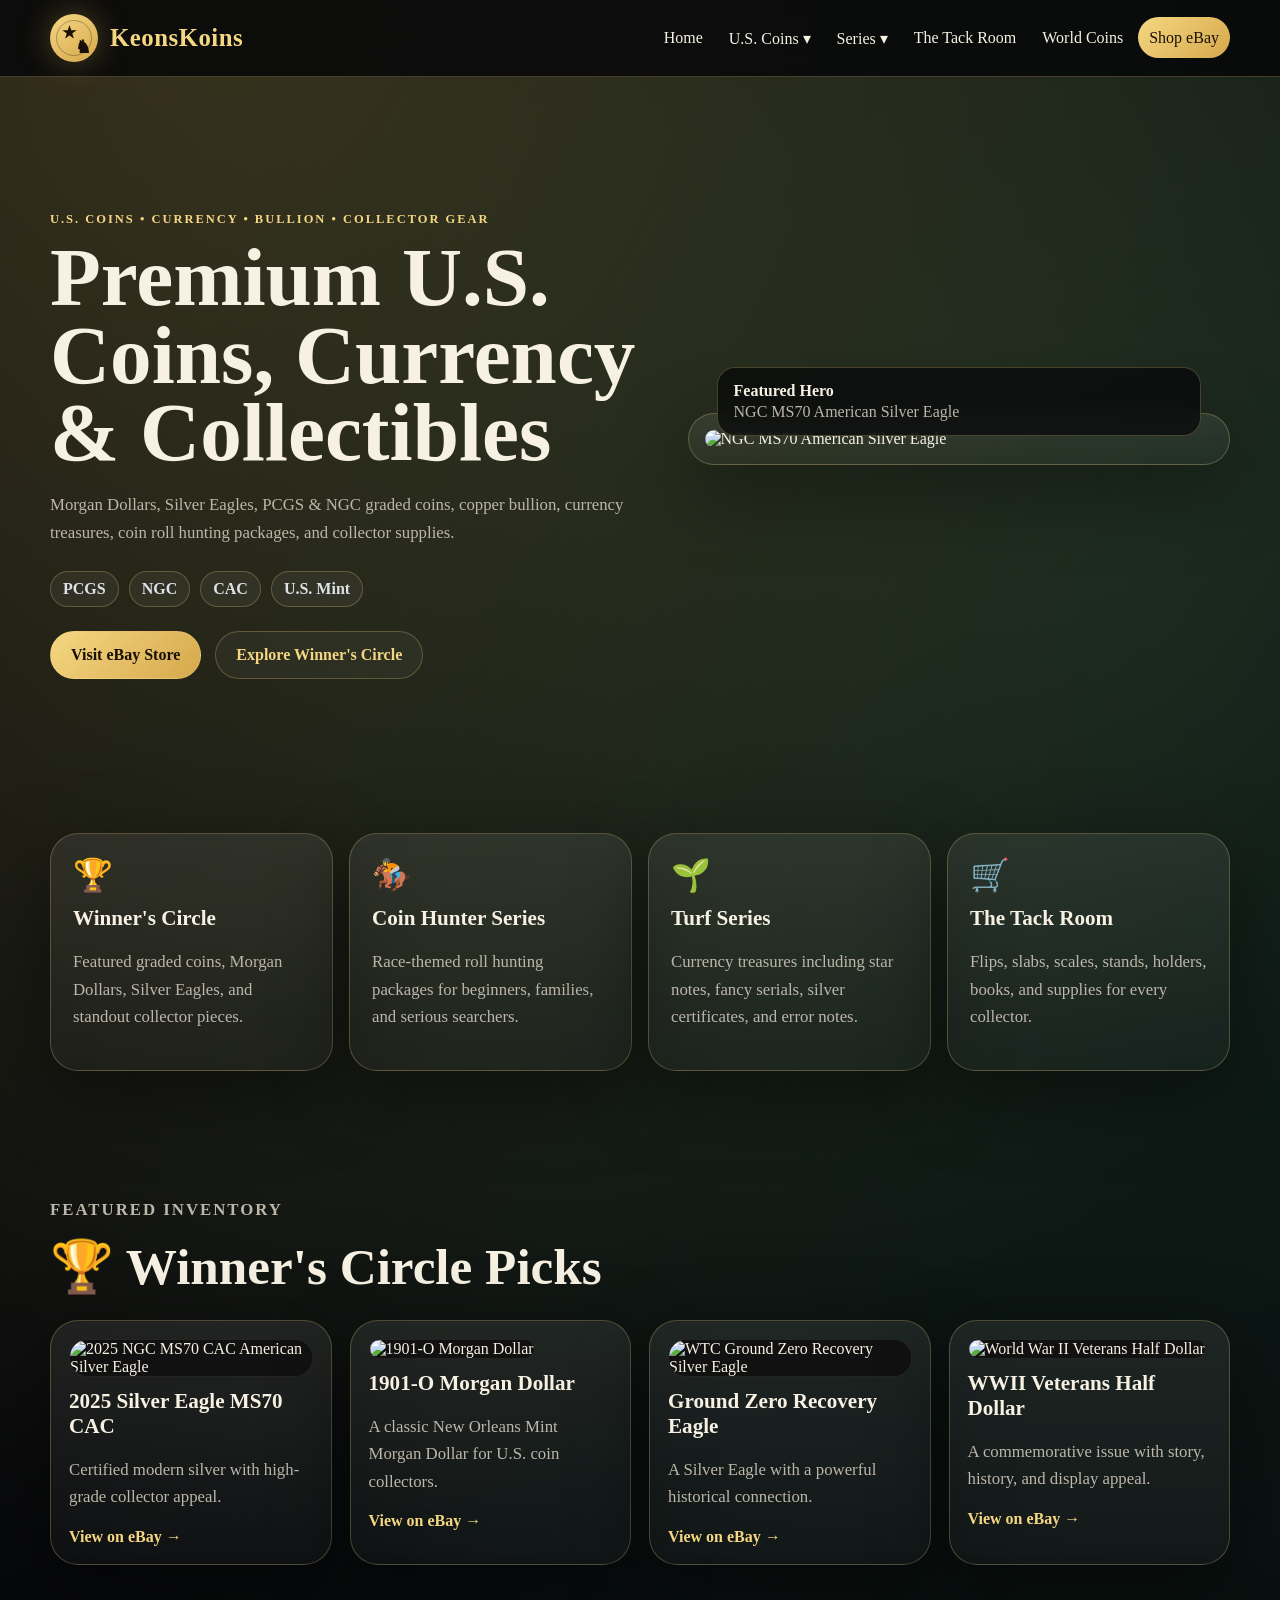
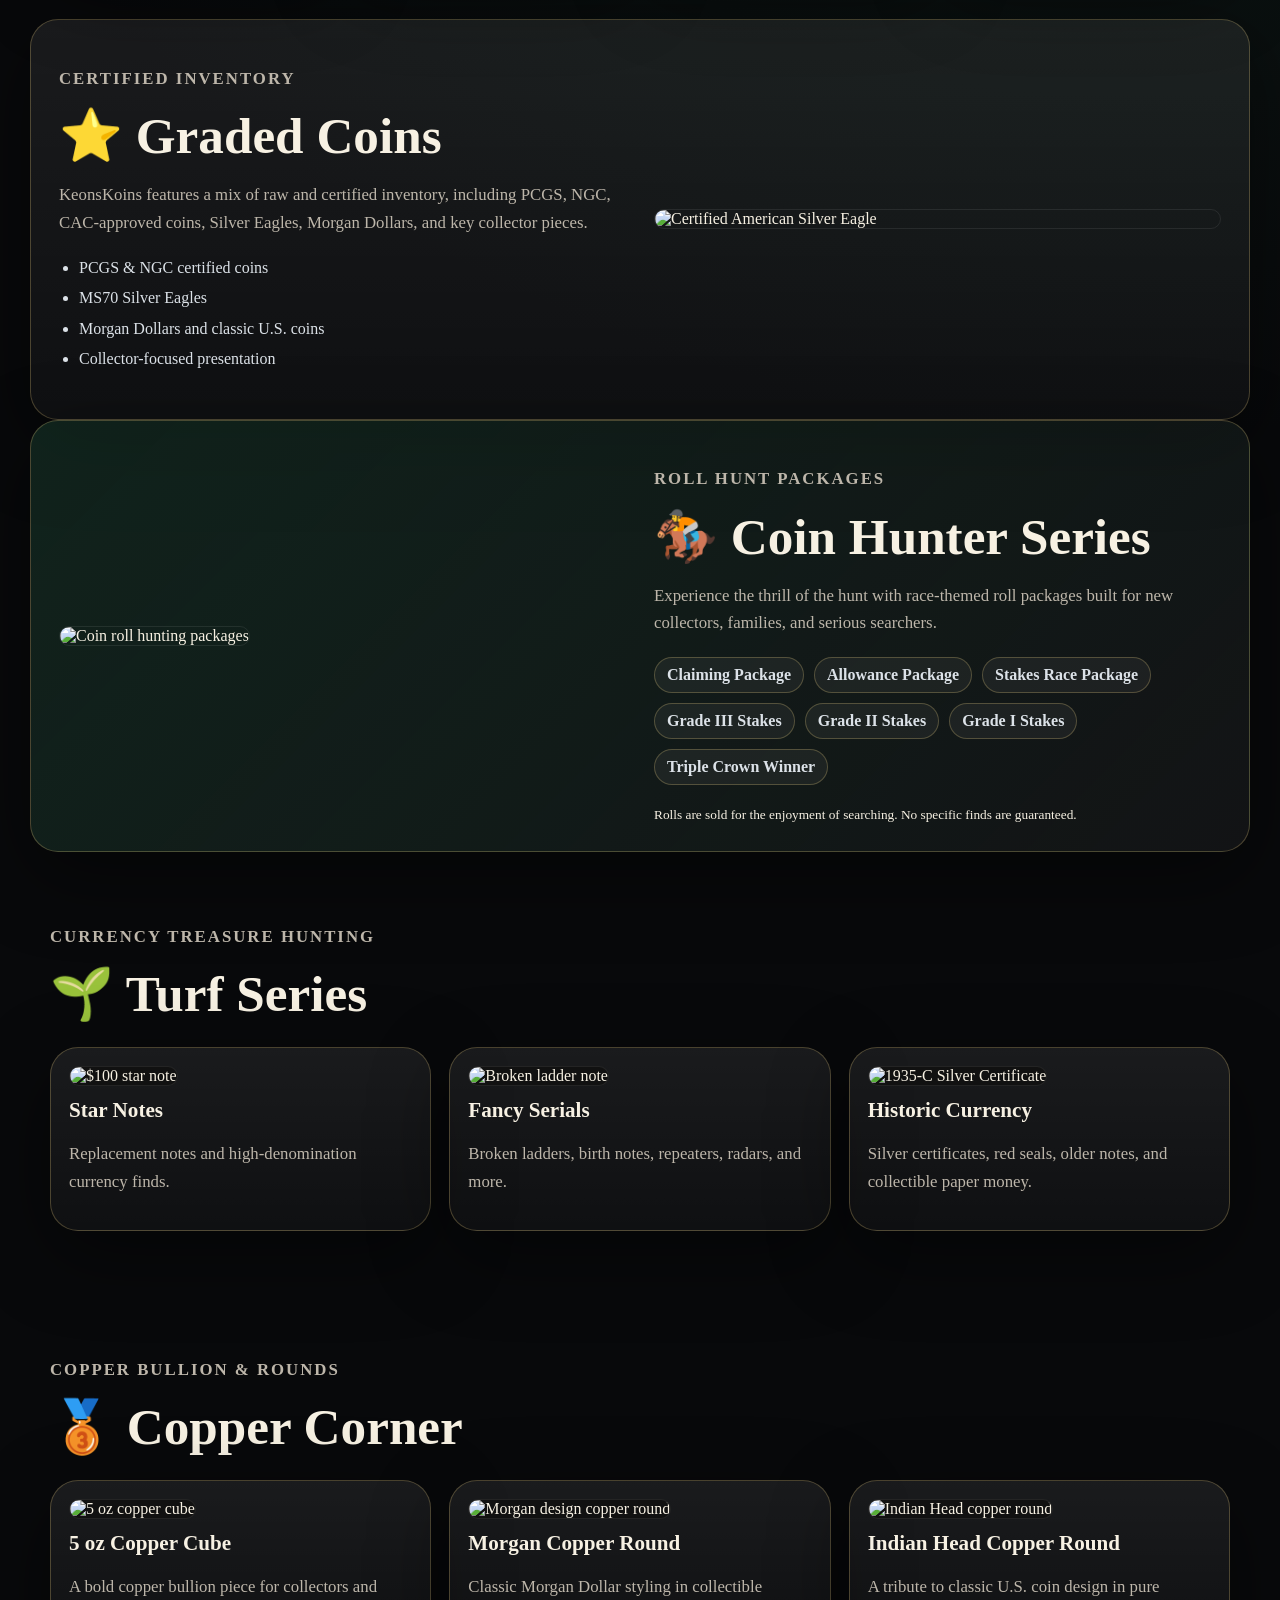
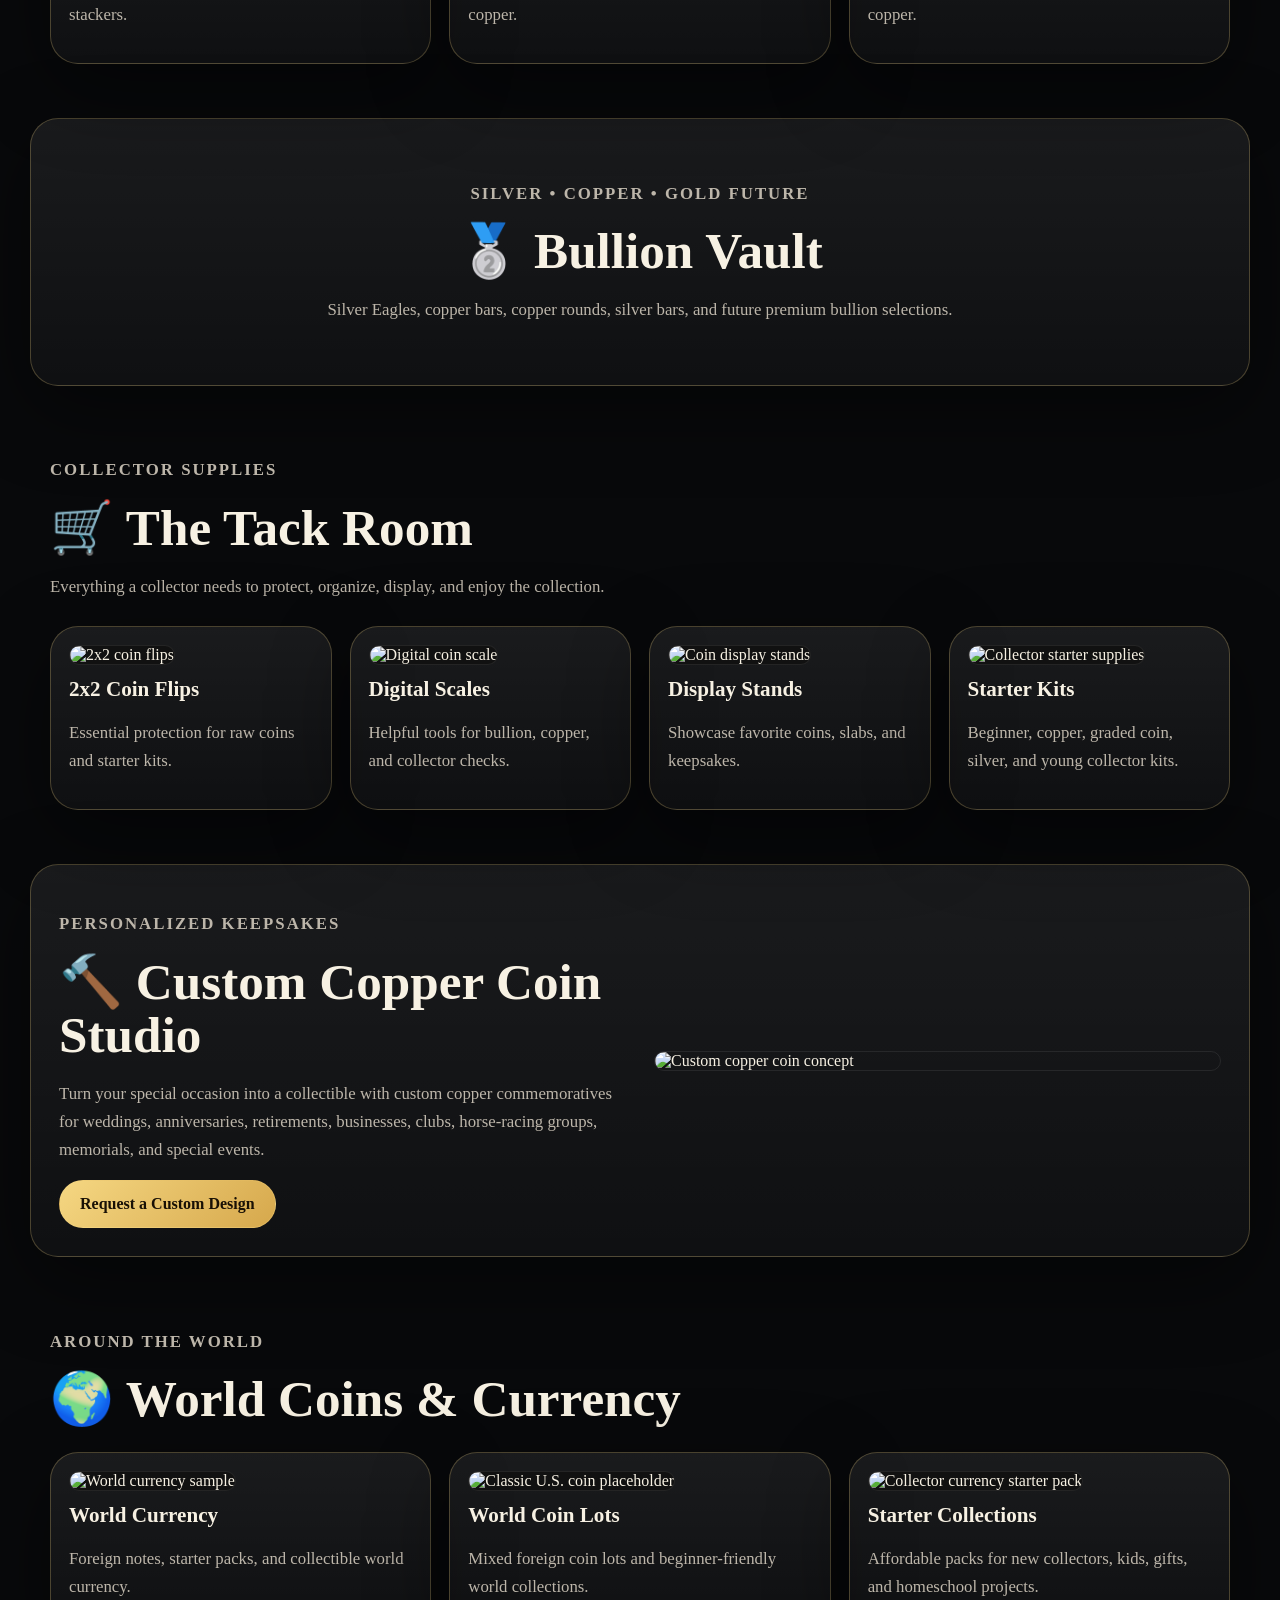
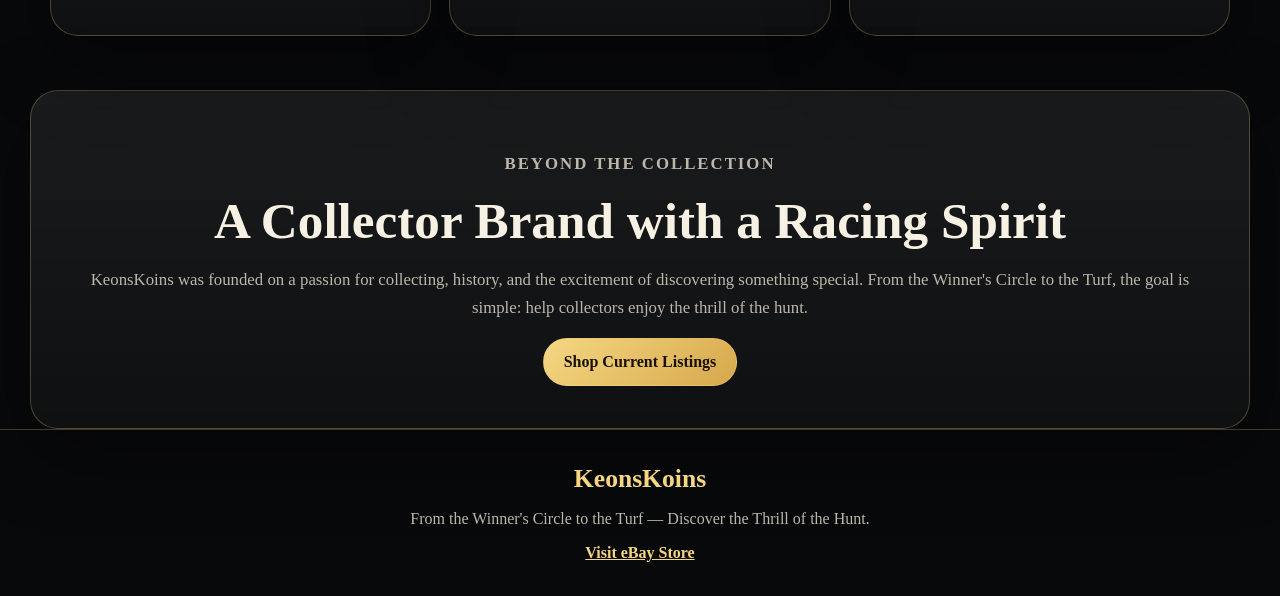
==== commit 551cc55d: "Add files via upload" ====
--- a/index.html
+++ b/index.html
@@ -3,39 +3,48 @@
 <head>
   <meta charset="UTF-8" />
   <meta name="viewport" content="width=device-width, initial-scale=1.0" />
-  <title>Keon's Koins | Canadian Coins, Mint Sets & Collectibles</title>
+  <title>KeonsKoins | U.S. Coins, Currency, Bullion & Collectibles</title>
+  <meta name="description" content="KeonsKoins specializes in U.S. coins, graded coins, copper, bullion, currency, coin roll hunting, collector supplies, and custom copper commemoratives." />
   <link rel="stylesheet" href="style.css" />
 </head>
 <body>
   <header class="site-header">
     <nav class="navbar">
-      <a class="brand" href="#home"><span class="coin-logo">KK</span><span>Keon's Koins</span></a>
+      <a class="brand" href="#home" aria-label="KeonsKoins home">
+        <span class="brand-emblem">
+          <span class="eagle">★</span>
+          <span class="horse">♞</span>
+        </span>
+        <span class="brand-text">KeonsKoins</span>
+      </a>
+
       <button class="menu-toggle" aria-label="Open menu">☰</button>
+
       <ul class="nav-links">
         <li><a href="#home">Home</a></li>
-        <li class="dropdown"><button class="dropbtn">Canadian Coins ▾</button>
+
+        <li class="dropdown">
+          <button class="dropbtn">U.S. Coins ▾</button>
           <div class="dropdown-content">
-            <a href="#canadian-cents">Canadian Cents</a>
-            <a href="#nickels-dimes">Nickels & Dimes</a>
-            <a href="#quarters">Quarters</a>
-            <a href="#loonies-toonies">Loonies & Toonies</a>
+            <a href="#graded">Graded Coins</a>
+            <a href="#winner">Morgan Dollars</a>
+            <a href="#commemoratives">Commemoratives</a>
+            <a href="#bullion">Silver Eagles</a>
           </div>
         </li>
-        <li class="dropdown"><button class="dropbtn">Mint Sets ▾</button>
+
+        <li class="dropdown">
+          <button class="dropbtn">Series ▾</button>
           <div class="dropdown-content">
-            <a href="#proof-sets">Proof Sets</a>
-            <a href="#uncirculated">Uncirculated Sets</a>
-            <a href="#commemorative">Commemorative Sets</a>
+            <a href="#coin-hunter">Coin Hunter Series</a>
+            <a href="#turf">Turf Series</a>
+            <a href="#copper">Copper Corner</a>
+            <a href="#custom">Custom Copper</a>
           </div>
         </li>
-        <li class="dropdown"><button class="dropbtn">Special Coins ▾</button>
-          <div class="dropdown-content">
-            <a href="#silver">Silver Coins</a>
-            <a href="#errors">Error Coins</a>
-            <a href="#collectibles">Collector Specials</a>
-          </div>
-        </li>
-        <li><a href="#about">About</a></li>
+
+        <li><a href="#tack-room">The Tack Room</a></li>
+        <li><a href="#world">World Coins</a></li>
         <li><a class="shop-link" href="https://www.ebay.com/usr/keonskoins" target="_blank" rel="noopener">Shop eBay</a></li>
       </ul>
     </nav>
@@ -43,71 +52,260 @@
 
   <main id="home">
     <section class="hero">
-      <div class="hero-content">
-        <p class="eyebrow">Canadian Coins • Mint Sets • Collector Finds</p>
-        <h1>Premium Collectible Coins from Keon's Koins</h1>
-        <p class="hero-text">Browse Canadian coins, mint sets, special coins, and unique collectible pieces. New inventory is added through our eBay store.</p>
+      <div class="hero-copy">
+        <p class="eyebrow">U.S. Coins • Currency • Bullion • Collector Gear</p>
+        <h1>Premium U.S. Coins, Currency & Collectibles</h1>
+        <p class="hero-text">
+          Morgan Dollars, Silver Eagles, PCGS & NGC graded coins, copper bullion, currency treasures,
+          coin roll hunting packages, and collector supplies.
+        </p>
+        <div class="hero-badges">
+          <span>PCGS</span><span>NGC</span><span>CAC</span><span>U.S. Mint</span>
+        </div>
         <div class="hero-actions">
-          <a class="btn primary" href="https://www.ebay.com/usr/keonskoins" target="_blank" rel="noopener">Visit My eBay Store</a>
-          <a class="btn secondary" href="#categories">View Categories</a>
+          <a class="btn primary" href="https://www.ebay.com/usr/keonskoins" target="_blank" rel="noopener">Visit eBay Store</a>
+          <a class="btn secondary" href="#winner">Explore Winner's Circle</a>
         </div>
       </div>
-      <div class="hero-card logo-card">
-        <img src="keons-koins-logo.png" alt="Keon's Koins logo" />
-      </div>
-    </section>
-
-    <section id="categories" class="section">
-      <p class="eyebrow">Shop by category</p>
-      <h2>Featured Coin Categories</h2>
-      <div class="card-grid">
-        <article class="category-card" id="canadian-cents"><div class="icon">¢</div><h3>Canadian Coins</h3><p>Canadian cents, nickels, dimes, quarters, loonies, toonies, and more.</p><a href="https://www.ebay.com/usr/keonskoins" target="_blank" rel="noopener">Shop Canadian Coins →</a></article>
-        <article class="category-card" id="proof-sets"><div class="icon">◆</div><h3>Mint Sets</h3><p>Proof sets, uncirculated sets, annual sets, and commemorative releases.</p><a href="https://www.ebay.com/usr/keonskoins" target="_blank" rel="noopener">Shop Mint Sets →</a></article>
-        <article class="category-card" id="silver"><div class="icon">◎</div><h3>Special Coins</h3><p>Silver coins, error coins, hard-to-find pieces, and collector specials.</p><a href="https://www.ebay.com/usr/keonskoins" target="_blank" rel="noopener">Shop Special Coins →</a></article>
-      </div>
-    </section>
-
-    <section class="section">
-      <p class="eyebrow">Featured Selections</p>
+
+      <div class="hero-feature">
+        <img src="assets/hero-eagle.jpg" alt="NGC MS70 American Silver Eagle" />
+        <div class="feature-caption">
+          <strong>Featured Hero</strong>
+          <span>NGC MS70 American Silver Eagle</span>
+        </div>
+      </div>
+    </section>
+
+    <section class="section intro-grid">
+      <article class="mini-card">
+        <span class="mini-icon">🏆</span>
+        <h3>Winner's Circle</h3>
+        <p>Featured graded coins, Morgan Dollars, Silver Eagles, and standout collector pieces.</p>
+      </article>
+      <article class="mini-card">
+        <span class="mini-icon">🏇</span>
+        <h3>Coin Hunter Series</h3>
+        <p>Race-themed roll hunting packages for beginners, families, and serious searchers.</p>
+      </article>
+      <article class="mini-card">
+        <span class="mini-icon">🌱</span>
+        <h3>Turf Series</h3>
+        <p>Currency treasures including star notes, fancy serials, silver certificates, and error notes.</p>
+      </article>
+      <article class="mini-card">
+        <span class="mini-icon">🛒</span>
+        <h3>The Tack Room</h3>
+        <p>Flips, slabs, scales, stands, holders, books, and supplies for every collector.</p>
+      </article>
+    </section>
+
+    <section id="winner" class="section">
+      <p class="eyebrow">Featured Inventory</p>
       <h2>🏆 Winner's Circle Picks</h2>
-      <p>A showcase of favorite recent additions, collector highlights, and standout finds from Keon's Koins.</p>
-      <div class="card-grid">
-        <article class="category-card"><div class="icon">🍁</div><h3>Featured Canadian Coin</h3><p>Hand-selected collectible Canadian coin currently available.</p><a href="https://www.ebay.com/usr/keonskoins" target="_blank" rel="noopener">View Current Listings →</a></article>
-        <article class="category-card"><div class="icon">🏅</div><h3>Featured Mint Set</h3><p>Premium mint set chosen for quality and collector appeal.</p><a href="https://www.ebay.com/usr/keonskoins" target="_blank" rel="noopener">View Mint Sets →</a></article>
-        <article class="category-card"><div class="icon">🐎</div><h3>Rare Find</h3><p>Special coin, silver issue, or hard-to-find collectible piece.</p><a href="https://www.ebay.com/usr/keonskoins" target="_blank" rel="noopener">View Rare Finds →</a></article>
-      </div>
-    </section>
-
-    <section class="section split">
-      <div><p class="eyebrow">Why shop with us?</p><h2>Built for collectors</h2><p>Keon's Koins is designed to make browsing simple and trustworthy. Use the dropdown menus to jump to the categories you care about, then shop available listings through eBay.</p></div>
-      <div class="feature-list">
-        <div><strong>✓ Easy Navigation</strong><span>Working dropdowns and mobile menu</span></div>
-        <div><strong>✓ eBay Store Access</strong><span>Direct link to current listings</span></div>
-        <div><strong>✓ Collector Style</strong><span>Gold, silver, and premium coin styling</span></div>
+      <div class="product-grid four">
+        <article class="product-card">
+          <img src="assets/eagle-cac.jpg" alt="2025 NGC MS70 CAC American Silver Eagle" />
+          <h3>2025 Silver Eagle MS70 CAC</h3>
+          <p>Certified modern silver with high-grade collector appeal.</p>
+          <a href="https://www.ebay.com/usr/keonskoins" target="_blank" rel="noopener">View on eBay →</a>
+        </article>
+        <article class="product-card">
+          <img src="assets/morgan-1901.jpg" alt="1901-O Morgan Dollar" />
+          <h3>1901-O Morgan Dollar</h3>
+          <p>A classic New Orleans Mint Morgan Dollar for U.S. coin collectors.</p>
+          <a href="https://www.ebay.com/usr/keonskoins" target="_blank" rel="noopener">View on eBay →</a>
+        </article>
+        <article class="product-card">
+          <img src="assets/wtc-eagle.jpg" alt="WTC Ground Zero Recovery Silver Eagle" />
+          <h3>Ground Zero Recovery Eagle</h3>
+          <p>A Silver Eagle with a powerful historical connection.</p>
+          <a href="https://www.ebay.com/usr/keonskoins" target="_blank" rel="noopener">View on eBay →</a>
+        </article>
+        <article class="product-card">
+          <img src="assets/wwii-half.jpg" alt="World War II Veterans Half Dollar" />
+          <h3>WWII Veterans Half Dollar</h3>
+          <p>A commemorative issue with story, history, and display appeal.</p>
+          <a href="https://www.ebay.com/usr/keonskoins" target="_blank" rel="noopener">View on eBay →</a>
+        </article>
+      </div>
+    </section>
+
+    <section id="graded" class="section split-panel">
+      <div>
+        <p class="eyebrow">Certified Inventory</p>
+        <h2>⭐ Graded Coins</h2>
+        <p>
+          KeonsKoins features a mix of raw and certified inventory, including PCGS, NGC,
+          CAC-approved coins, Silver Eagles, Morgan Dollars, and key collector pieces.
+        </p>
+        <ul class="check-list">
+          <li>PCGS & NGC certified coins</li>
+          <li>MS70 Silver Eagles</li>
+          <li>Morgan Dollars and classic U.S. coins</li>
+          <li>Collector-focused presentation</li>
+        </ul>
+      </div>
+      <img class="panel-img" src="assets/hero-eagle.jpg" alt="Certified American Silver Eagle" />
+    </section>
+
+    <section id="coin-hunter" class="section feature-band">
+      <div class="band-image">
+        <img src="assets/coin-hunter.jpg" alt="Coin roll hunting packages" />
+      </div>
+      <div class="band-copy">
+        <p class="eyebrow">Roll Hunt Packages</p>
+        <h2>🏇 Coin Hunter Series</h2>
+        <p>
+          Experience the thrill of the hunt with race-themed roll packages built for new collectors,
+          families, and serious searchers.
+        </p>
+        <div class="tier-list">
+          <span>Claiming Package</span>
+          <span>Allowance Package</span>
+          <span>Stakes Race Package</span>
+          <span>Grade III Stakes</span>
+          <span>Grade II Stakes</span>
+          <span>Grade I Stakes</span>
+          <span>Triple Crown Winner</span>
+        </div>
+        <small>Rolls are sold for the enjoyment of searching. No specific finds are guaranteed.</small>
+      </div>
+    </section>
+
+    <section id="turf" class="section">
+      <p class="eyebrow">Currency Treasure Hunting</p>
+      <h2>🌱 Turf Series</h2>
+      <div class="product-grid">
+        <article class="product-card">
+          <img src="assets/turf-star.jpg" alt="$100 star note" />
+          <h3>Star Notes</h3>
+          <p>Replacement notes and high-denomination currency finds.</p>
+        </article>
+        <article class="product-card">
+          <img src="assets/turf-ladder.jpg" alt="Broken ladder note" />
+          <h3>Fancy Serials</h3>
+          <p>Broken ladders, birth notes, repeaters, radars, and more.</p>
+        </article>
+        <article class="product-card">
+          <img src="assets/turf-silver-cert.jpg" alt="1935-C Silver Certificate" />
+          <h3>Historic Currency</h3>
+          <p>Silver certificates, red seals, older notes, and collectible paper money.</p>
+        </article>
+      </div>
+    </section>
+
+    <section id="copper" class="section">
+      <p class="eyebrow">Copper Bullion & Rounds</p>
+      <h2>🥉 Copper Corner</h2>
+      <div class="product-grid">
+        <article class="product-card">
+          <img src="assets/copper-cube.jpg" alt="5 oz copper cube" />
+          <h3>5 oz Copper Cube</h3>
+          <p>A bold copper bullion piece for collectors and stackers.</p>
+        </article>
+        <article class="product-card">
+          <img src="assets/copper-morgan.jpg" alt="Morgan design copper round" />
+          <h3>Morgan Copper Round</h3>
+          <p>Classic Morgan Dollar styling in collectible copper.</p>
+        </article>
+        <article class="product-card">
+          <img src="assets/copper-indian.jpg" alt="Indian Head copper round" />
+          <h3>Indian Head Copper Round</h3>
+          <p>A tribute to classic U.S. coin design in pure copper.</p>
+        </article>
+      </div>
+    </section>
+
+    <section id="bullion" class="section dark-callout">
+      <p class="eyebrow">Silver • Copper • Gold Future</p>
+      <h2>🥈 Bullion Vault</h2>
+      <p>
+        Silver Eagles, copper bars, copper rounds, silver bars, and future premium bullion selections.
+      </p>
+    </section>
+
+    <section id="tack-room" class="section">
+      <p class="eyebrow">Collector Supplies</p>
+      <h2>🛒 The Tack Room</h2>
+      <p>Everything a collector needs to protect, organize, display, and enjoy the collection.</p>
+      <div class="product-grid four">
+        <article class="product-card">
+          <img src="assets/supplies-flips.jpg" alt="2x2 coin flips" />
+          <h3>2x2 Coin Flips</h3>
+          <p>Essential protection for raw coins and starter kits.</p>
+        </article>
+        <article class="product-card">
+          <img src="assets/supplies-scale.jpg" alt="Digital coin scale" />
+          <h3>Digital Scales</h3>
+          <p>Helpful tools for bullion, copper, and collector checks.</p>
+        </article>
+        <article class="product-card">
+          <img src="assets/supplies-stands.jpg" alt="Coin display stands" />
+          <h3>Display Stands</h3>
+          <p>Showcase favorite coins, slabs, and keepsakes.</p>
+        </article>
+        <article class="product-card">
+          <img src="assets/supplies-flips.jpg" alt="Collector starter supplies" />
+          <h3>Starter Kits</h3>
+          <p>Beginner, copper, graded coin, silver, and young collector kits.</p>
+        </article>
+      </div>
+    </section>
+
+    <section id="custom" class="section split-panel">
+      <div>
+        <p class="eyebrow">Personalized Keepsakes</p>
+        <h2>🔨 Custom Copper Coin Studio</h2>
+        <p>
+          Turn your special occasion into a collectible with custom copper commemoratives for weddings,
+          anniversaries, retirements, businesses, clubs, horse-racing groups, memorials, and special events.
+        </p>
+        <a class="btn primary" href="https://www.ebay.com/usr/keonskoins" target="_blank" rel="noopener">Request a Custom Design</a>
+      </div>
+      <img class="panel-img" src="assets/copper-morgan.jpg" alt="Custom copper coin concept" />
+    </section>
+
+    <section id="world" class="section">
+      <p class="eyebrow">Around the World</p>
+      <h2>🌍 World Coins & Currency</h2>
+      <div class="product-grid">
+        <article class="product-card">
+          <img src="assets/world-canada-note.jpg" alt="World currency sample" />
+          <h3>World Currency</h3>
+          <p>Foreign notes, starter packs, and collectible world currency.</p>
+        </article>
+        <article class="product-card">
+          <img src="assets/morgan-1921.jpg" alt="Classic U.S. coin placeholder" />
+          <h3>World Coin Lots</h3>
+          <p>Mixed foreign coin lots and beginner-friendly world collections.</p>
+        </article>
+        <article class="product-card">
+          <img src="assets/turf-silver-cert.jpg" alt="Collector currency starter pack" />
+          <h3>Starter Collections</h3>
+          <p>Affordable packs for new collectors, kids, gifts, and homeschool projects.</p>
+        </article>
       </div>
     </section>
 
     <section id="about" class="section about">
-      <p class="eyebrow">About</p>
-      <h2>About Keon's Koins</h2>
-      <p>Welcome to Keon's Koins. We specialize in Canadian coins, mint sets, special coins, and collectible pieces for hobbyists and collectors.</p>
-      <a class="btn primary" href="https://www.ebay.com/usr/keonskoins" target="_blank" rel="noopener">Browse Current Listings</a>
-    </section>
-
-    <section class="section about">
       <p class="eyebrow">Beyond the Collection</p>
-      <h2>A Lifelong Collector and Horse Racing Enthusiast</h2>
-      <p>Keon's Koins was founded on a passion for collecting, history, and the excitement of discovering something special.</p>
-      <p>Beyond numismatics, Keon is also a dedicated horse-racing fan who appreciates the tradition, strategy, and excitement that make both hobbies so rewarding.</p>
-      <p>Whether it's a rare Canadian coin or a memorable day at the track, the pursuit of unique treasures and lasting value remains the same.</p>
-      <a class="btn primary" href="https://www.ebay.com/usr/keonskoins" target="_blank" rel="noopener">Visit Our Store</a>
+      <h2>A Collector Brand with a Racing Spirit</h2>
+      <p>
+        KeonsKoins was founded on a passion for collecting, history, and the excitement of discovering
+        something special. From the Winner's Circle to the Turf, the goal is simple: help collectors
+        enjoy the thrill of the hunt.
+      </p>
+      <a class="btn primary" href="https://www.ebay.com/usr/keonskoins" target="_blank" rel="noopener">Shop Current Listings</a>
     </section>
   </main>
 
   <footer>
-    <p>© 2026 Keon's Koins. All rights reserved.</p>
-    <p><a href="https://www.ebay.com/usr/keonskoins" target="_blank" rel="noopener">eBay Store</a></p>
+    <strong>KeonsKoins</strong>
+    <p>From the Winner's Circle to the Turf — Discover the Thrill of the Hunt.</p>
+    <a href="https://www.ebay.com/usr/keonskoins" target="_blank" rel="noopener">Visit eBay Store</a>
   </footer>
+
   <script src="script.js"></script>
 </body>
 </html>
--- a/style.css
+++ b/style.css
@@ -1 +1 @@
-*{box-sizing:border-box}:root{--bg:#0d0d0f;--panel:#18181c;--gold:#d7a642;--gold-light:#f2d27a;--silver:#d8dce2;--text:#f7f3e8;--muted:#b9b4aa;--border:rgba(242,210,122,.24)}html{scroll-behavior:smooth}body{margin:0;font-family:Georgia,'Times New Roman',serif;background:radial-gradient(circle at top left,rgba(215,166,66,.2),transparent 32%),radial-gradient(circle at top right,rgba(216,220,226,.12),transparent 34%),var(--bg);color:var(--text)}a{color:inherit}.site-header{position:sticky;top:0;z-index:1000;background:rgba(13,13,15,.92);backdrop-filter:blur(12px);border-bottom:1px solid var(--border)}.navbar{max-width:1120px;margin:auto;padding:14px 20px;display:flex;justify-content:space-between;align-items:center}.brand{display:flex;gap:12px;align-items:center;font-size:1.35rem;font-weight:bold;text-decoration:none;color:var(--gold-light)}.coin-logo{width:44px;height:44px;display:grid;place-items:center;border-radius:50%;color:#1b1303;background:linear-gradient(145deg,var(--gold-light),var(--gold));box-shadow:0 0 26px rgba(215,166,66,.35);font-size:.85rem;letter-spacing:1px}.nav-links{margin:0;padding:0;display:flex;gap:6px;list-style:none;align-items:center}.nav-links a,.dropbtn{border:0;background:none;color:var(--text);text-decoration:none;padding:12px 11px;cursor:pointer;font:inherit;border-radius:999px}.nav-links a:hover,.dropbtn:hover{background:rgba(242,210,122,.11);color:var(--gold-light)}.shop-link{background:linear-gradient(135deg,var(--gold-light),var(--gold))!important;color:#1c1404!important;font-weight:bold}.dropdown{position:relative}.dropdown-content{display:none;position:absolute;top:44px;min-width:220px;background:#121216;border:1px solid var(--border);border-radius:16px;overflow:hidden;box-shadow:0 18px 45px rgba(0,0,0,.45)}.dropdown-content a{display:block;border-radius:0;padding:13px 16px;color:var(--silver)}.dropdown:hover .dropdown-content,.dropdown.open .dropdown-content{display:block}.menu-toggle{display:none;background:var(--panel);color:var(--gold-light);border:1px solid var(--border);border-radius:10px;font-size:1.5rem;padding:7px 11px}.hero{max-width:1120px;margin:auto;min-height:72vh;padding:86px 20px 60px;display:grid;grid-template-columns:1.15fr .85fr;gap:34px;align-items:center}.eyebrow{color:var(--gold-light);text-transform:uppercase;letter-spacing:2px;font-size:.78rem;font-weight:bold}h1{font-size:clamp(2.5rem,7vw,5.2rem);line-height:.95;margin:12px 0 20px}h2{font-size:clamp(2rem,4vw,3.1rem);margin:8px 0 18px}h3{font-size:1.45rem;margin-bottom:8px}.hero-text,.section p{color:var(--muted);font-size:1.08rem;line-height:1.7}.hero-actions{display:flex;flex-wrap:wrap;gap:14px;margin-top:28px}.btn{display:inline-block;padding:14px 20px;border-radius:999px;text-decoration:none;font-weight:bold;border:1px solid var(--border)}.btn.primary{background:linear-gradient(135deg,var(--gold-light),var(--gold));color:#1c1404}.btn.secondary{color:var(--gold-light);background:rgba(255,255,255,.04)}.hero-card,.category-card,.about{background:linear-gradient(180deg,rgba(255,255,255,.07),rgba(255,255,255,.03));border:1px solid var(--border);border-radius:28px;box-shadow:0 20px 70px rgba(0,0,0,.35)}.hero-card{padding:20px;text-align:center}.logo-card img{width:100%;max-width:440px;border-radius:22px;display:block;margin:auto}.section{max-width:1120px;margin:auto;padding:54px 20px}.card-grid{display:grid;grid-template-columns:repeat(3,1fr);gap:18px;margin-top:28px}.category-card{padding:28px;transition:transform .2s ease,border-color .2s ease}.category-card:hover{transform:translateY(-5px);border-color:rgba(242,210,122,.55)}.category-card a{color:var(--gold-light);font-weight:bold;text-decoration:none}.icon{width:56px;height:56px;display:grid;place-items:center;border-radius:50%;background:rgba(215,166,66,.18);color:var(--gold-light);font-size:1.8rem}.split{display:grid;grid-template-columns:1fr 1fr;gap:26px;align-items:center}.feature-list{display:grid;gap:14px}.feature-list div{padding:18px;background:rgba(255,255,255,.05);border:1px solid var(--border);border-radius:18px}.feature-list strong,.feature-list span{display:block}.feature-list span{color:var(--muted);margin-top:5px}.about{padding:34px;margin-bottom:42px}footer{text-align:center;color:var(--muted);border-top:1px solid var(--border);padding:28px 20px}footer a{color:var(--gold-light)}@media(max-width:820px){.menu-toggle{display:block}.nav-links{display:none;position:absolute;left:20px;right:20px;top:76px;flex-direction:column;align-items:stretch;background:#111115;border:1px solid var(--border);border-radius:18px;padding:12px}.nav-links.show{display:flex}.dropdown-content{position:static;box-shadow:none;margin:4px 0 8px}.hero,.split,.card-grid{grid-template-columns:1fr}.hero{padding-top:54px}}+*{box-sizing:border-box}html{scroll-behavior:smooth}:root{--bg:#08090b;--panel:#141418;--panel2:#1c1c22;--gold:#d6a84c;--gold2:#f5d782;--silver:#dce2e8;--green:#18392b;--text:#f7f1e3;--muted:#bdb6aa;--border:rgba(245,215,130,.25);--shadow:0 24px 80px rgba(0,0,0,.45)}body{margin:0;background:radial-gradient(circle at 15% 0%,rgba(214,168,76,.22),transparent 28%),radial-gradient(circle at 90% 10%,rgba(24,57,43,.55),transparent 30%),var(--bg);color:var(--text);font-family:Georgia,'Times New Roman',serif}a{color:inherit}.site-header{position:sticky;top:0;z-index:50;background:rgba(8,9,11,.9);backdrop-filter:blur(14px);border-bottom:1px solid var(--border)}.navbar{max-width:1220px;margin:auto;padding:14px 20px;display:flex;align-items:center;justify-content:space-between;gap:20px}.brand{display:flex;align-items:center;gap:12px;text-decoration:none}.brand-emblem{width:48px;height:48px;border-radius:50%;background:linear-gradient(145deg,var(--gold2),var(--gold));color:#181005;display:grid;place-items:center;box-shadow:0 0 32px rgba(214,168,76,.35);position:relative;font-weight:bold}.brand-emblem:before{content:'';position:absolute;inset:6px;border:1px solid rgba(0,0,0,.28);border-radius:50%}.brand-emblem .horse{position:absolute;font-size:18px;right:7px;bottom:4px}.brand-emblem .eagle{position:absolute;font-size:16px;left:12px;top:9px}.brand-text{font-size:1.55rem;font-weight:900;color:var(--gold2);letter-spacing:.5px}.nav-links{display:flex;align-items:center;gap:4px;list-style:none;margin:0;padding:0}.nav-links a,.dropbtn{font:inherit;color:var(--text);background:transparent;border:0;text-decoration:none;padding:12px 11px;border-radius:999px;cursor:pointer}.nav-links a:hover,.dropbtn:hover{background:rgba(245,215,130,.11);color:var(--gold2)}.shop-link{background:linear-gradient(135deg,var(--gold2),var(--gold))!important;color:#181005!important;font-weight:800}.dropdown{position:relative}.dropdown-content{display:none;position:absolute;top:45px;left:0;min-width:230px;background:#101115;border:1px solid var(--border);border-radius:18px;overflow:hidden;box-shadow:var(--shadow)}.dropdown:hover .dropdown-content,.dropdown.open .dropdown-content{display:block}.dropdown-content a{display:block;border-radius:0;color:var(--silver);padding:13px 16px}.menu-toggle{display:none;background:var(--panel);color:var(--gold2);border:1px solid var(--border);border-radius:12px;font-size:1.45rem;padding:7px 11px}.hero{max-width:1220px;margin:auto;min-height:78vh;padding:84px 20px 62px;display:grid;grid-template-columns:1.05fr .95fr;gap:38px;align-items:center}.eyebrow{color:var(--gold2);font-size:.78rem;text-transform:uppercase;letter-spacing:2px;font-weight:900}h1{font-size:clamp(2.7rem,6.5vw,5.6rem);line-height:.93;margin:12px 0 20px}h2{font-size:clamp(2rem,4vw,3.2rem);line-height:1.05;margin:8px 0 18px}h3{font-size:1.32rem;margin:12px 0 8px}.hero-text,.section p,.product-card p,.mini-card p{color:var(--muted);line-height:1.65;font-size:1.05rem}.hero-badges{display:flex;gap:10px;flex-wrap:wrap;margin:24px 0}.hero-badges span,.tier-list span{border:1px solid var(--border);background:rgba(255,255,255,.05);border-radius:999px;color:var(--silver);padding:8px 12px;font-weight:700}.hero-actions{display:flex;gap:14px;flex-wrap:wrap;margin-top:24px}.btn{display:inline-block;text-decoration:none;border:1px solid var(--border);border-radius:999px;padding:14px 20px;font-weight:900}.btn.primary{background:linear-gradient(135deg,var(--gold2),var(--gold));color:#181005}.btn.secondary{background:rgba(255,255,255,.04);color:var(--gold2)}.hero-feature,.mini-card,.product-card,.split-panel,.feature-band,.dark-callout,.about{background:linear-gradient(180deg,rgba(255,255,255,.075),rgba(255,255,255,.03));border:1px solid var(--border);border-radius:28px;box-shadow:var(--shadow)}.hero-feature{padding:16px;position:relative}.hero-feature img{width:100%;max-height:610px;object-fit:cover;border-radius:20px;display:block}.feature-caption{position:absolute;left:28px;right:28px;bottom:28px;background:rgba(8,9,11,.78);backdrop-filter:blur(8px);border:1px solid var(--border);border-radius:18px;padding:14px 16px}.feature-caption strong,.feature-caption span{display:block}.feature-caption span{color:var(--muted);margin-top:3px}.section{max-width:1220px;margin:auto;padding:54px 20px}.intro-grid{display:grid;grid-template-columns:repeat(4,1fr);gap:16px}.mini-card{padding:22px}.mini-icon{font-size:2rem}.product-grid{display:grid;grid-template-columns:repeat(3,1fr);gap:18px;margin-top:26px}.product-grid.four{grid-template-columns:repeat(4,1fr)}.product-card{padding:18px;overflow:hidden}.product-card img{width:100%;height:250px;object-fit:cover;border-radius:18px;border:1px solid rgba(255,255,255,.08);background:#111}.product-card a{color:var(--gold2);font-weight:900;text-decoration:none}.split-panel,.feature-band{padding:28px;display:grid;grid-template-columns:1fr 1fr;gap:28px;align-items:center}.panel-img,.band-image img{width:100%;border-radius:22px;border:1px solid rgba(255,255,255,.08);max-height:520px;object-fit:cover}.check-list{color:var(--silver);line-height:1.9;padding-left:20px}.tier-list{display:flex;gap:10px;flex-wrap:wrap;margin:20px 0}.feature-band{background:linear-gradient(135deg,rgba(24,57,43,.55),rgba(255,255,255,.045))}.dark-callout{text-align:center;padding:44px}.about{text-align:center;padding:42px}footer{text-align:center;border-top:1px solid var(--border);padding:34px 20px;color:var(--muted)}footer strong{display:block;color:var(--gold2);font-size:1.6rem;margin-bottom:8px}footer a{color:var(--gold2);font-weight:bold}@media(max-width:980px){.intro-grid,.product-grid.four{grid-template-columns:repeat(2,1fr)}.hero,.split-panel,.feature-band{grid-template-columns:1fr}.nav-links{display:none;position:absolute;top:77px;left:18px;right:18px;flex-direction:column;align-items:stretch;background:#101115;border:1px solid var(--border);border-radius:18px;padding:12px}.nav-links.show{display:flex}.dropdown-content{position:static;box-shadow:none;margin:4px 0 8px}.menu-toggle{display:block}}@media(max-width:650px){.product-grid,.product-grid.four,.intro-grid{grid-template-columns:1fr}.hero{padding-top:50px}.product-card img{height:230px}}
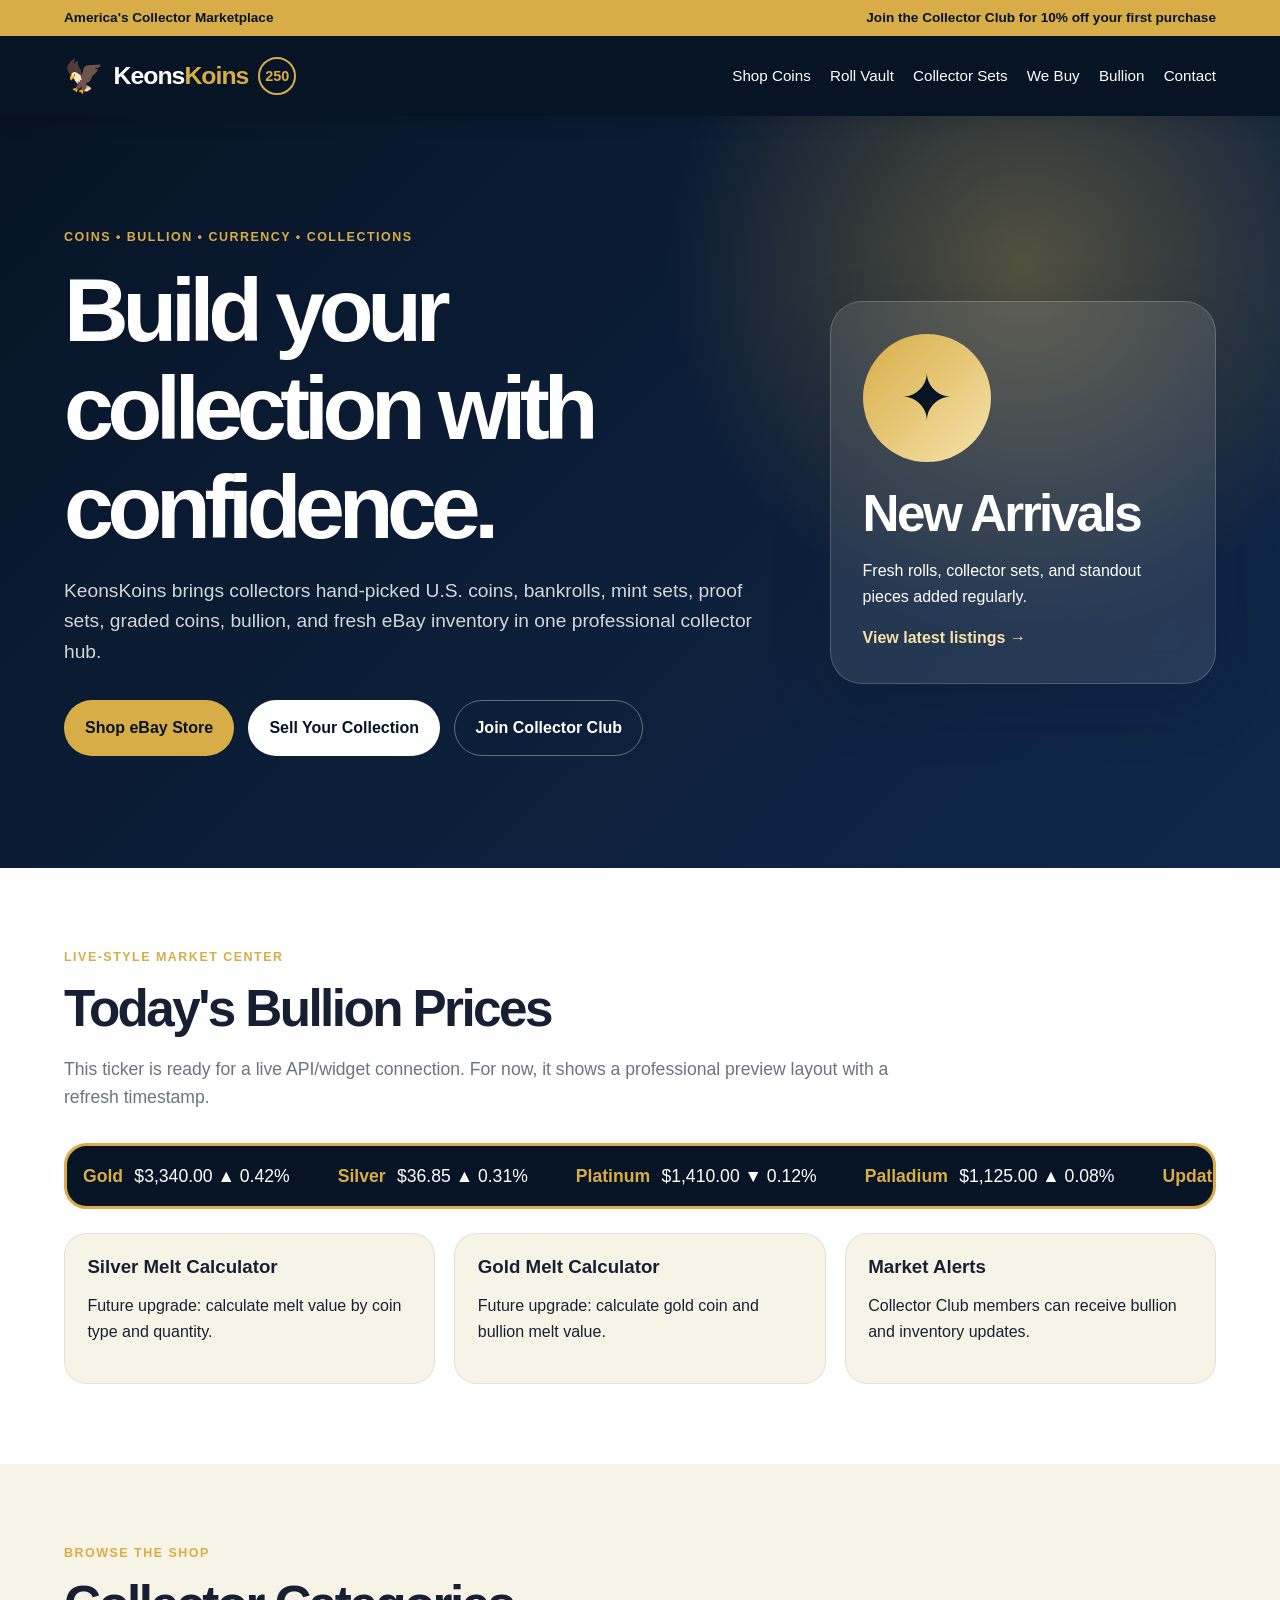
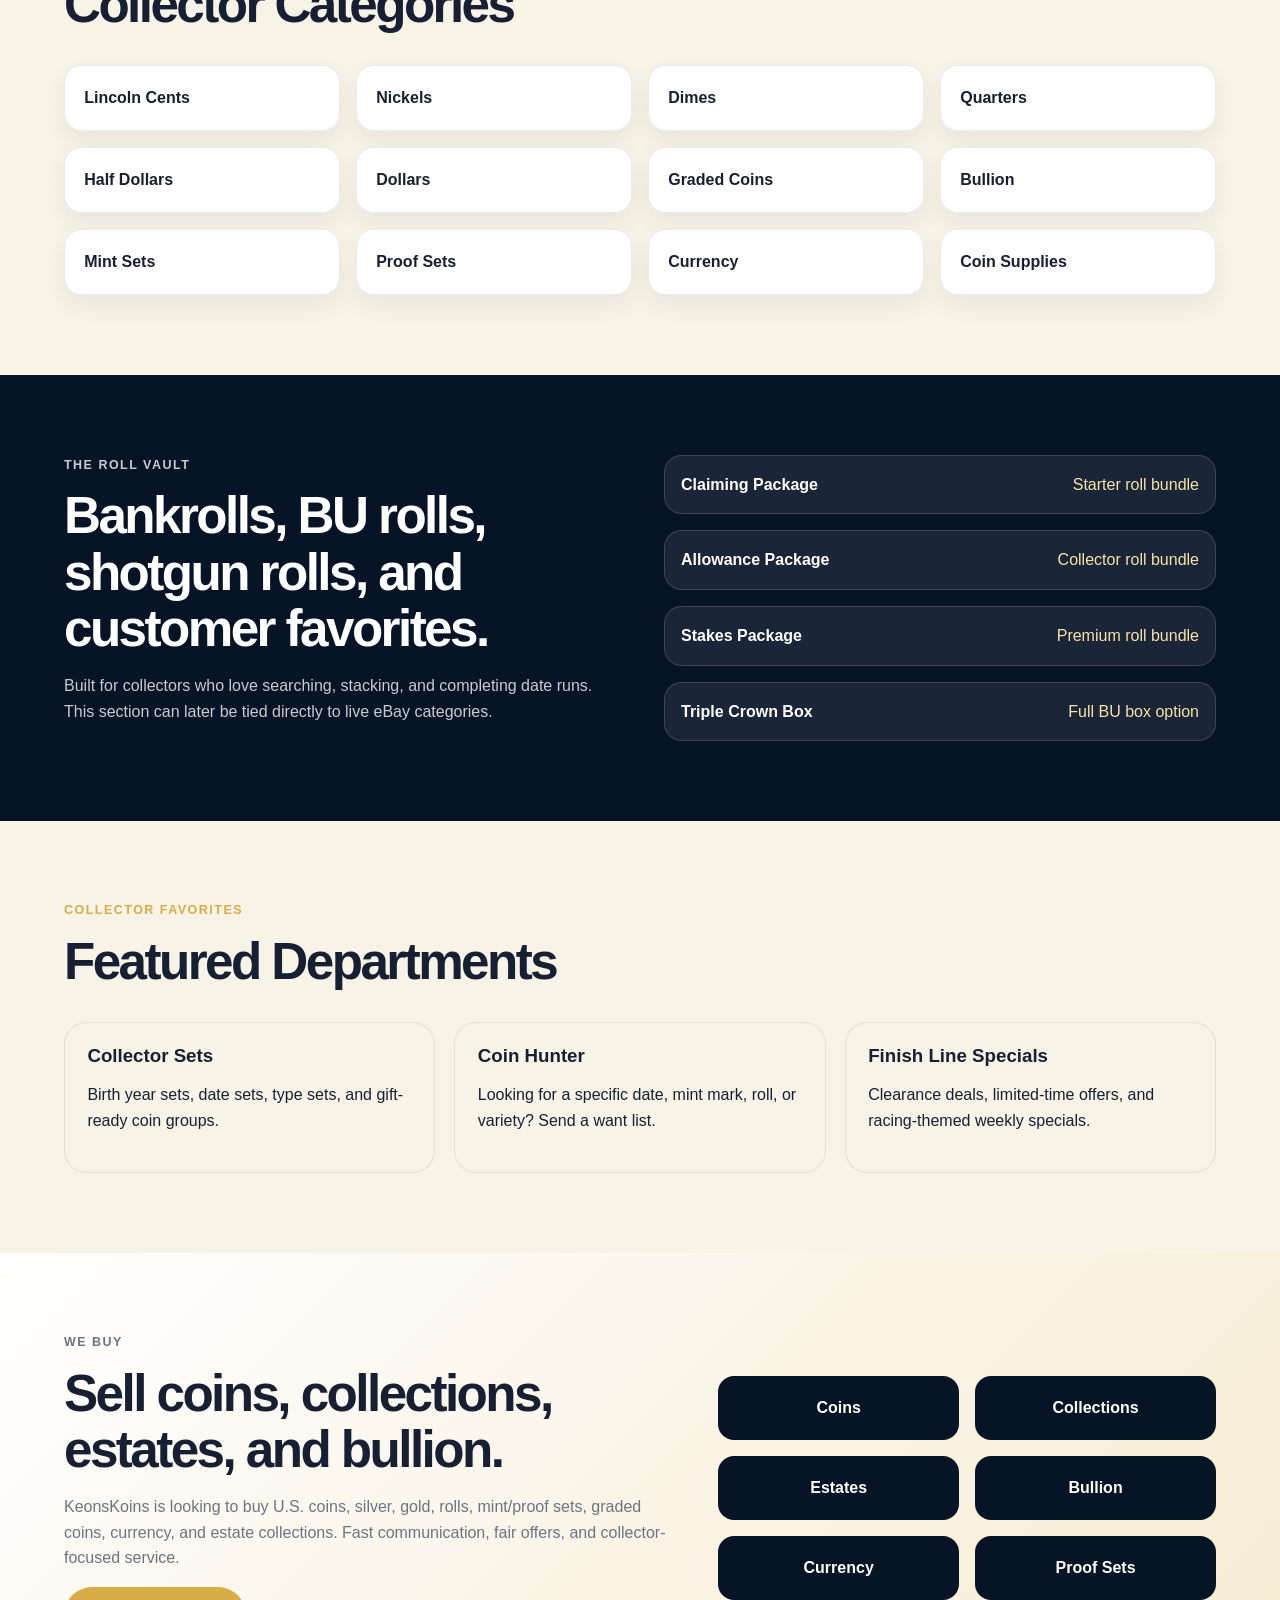
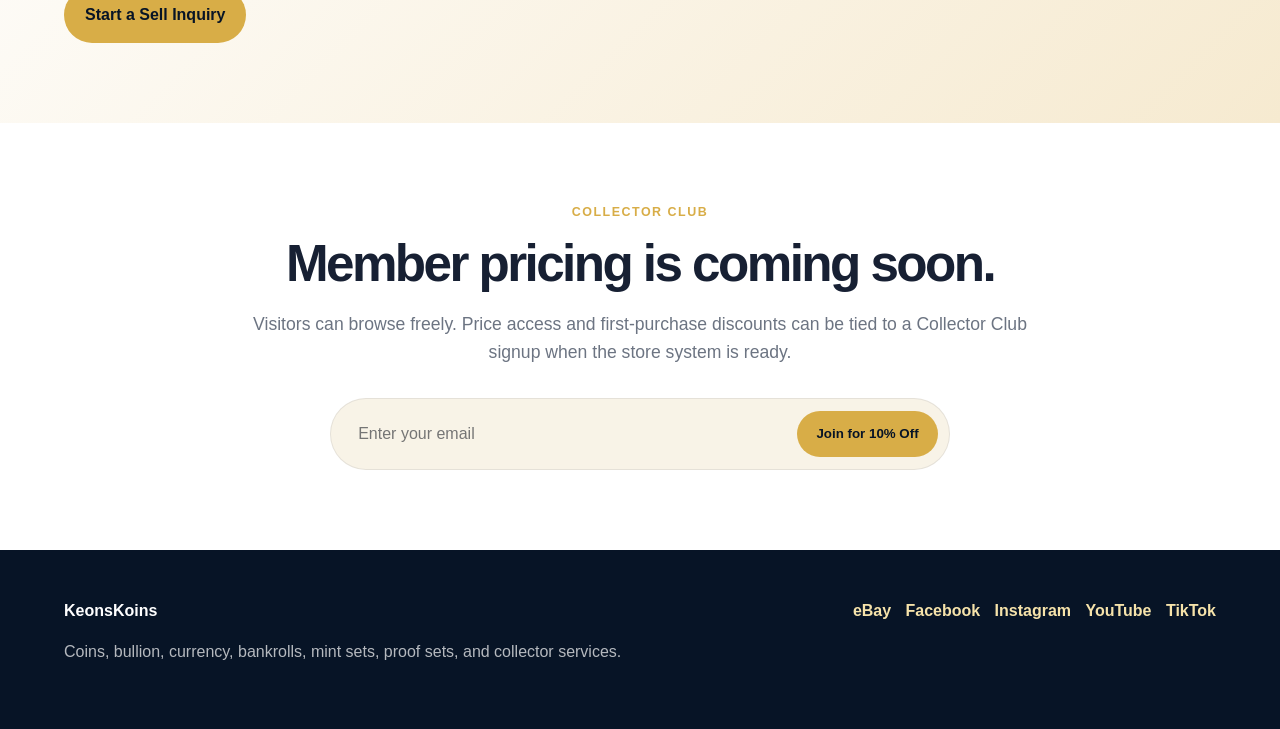
==== commit dda07350: "Add files via upload" ====
--- a/index.html
+++ b/index.html
@@ -3,309 +3,161 @@
 <head>
   <meta charset="UTF-8" />
   <meta name="viewport" content="width=device-width, initial-scale=1.0" />
-  <title>KeonsKoins | U.S. Coins, Currency, Bullion & Collectibles</title>
-  <meta name="description" content="KeonsKoins specializes in U.S. coins, graded coins, copper, bullion, currency, coin roll hunting, collector supplies, and custom copper commemoratives." />
-  <link rel="stylesheet" href="style.css" />
+  <title>KeonsKoins | America's Collector Marketplace</title>
+  <meta name="description" content="KeonsKoins is a collector-focused marketplace for U.S. coins, bankrolls, mint sets, proof sets, bullion, currency, and estate collections." />
+  <link rel="stylesheet" href="styles.css" />
+  <script defer src="script.js"></script>
 </head>
 <body>
   <header class="site-header">
+    <div class="top-strip">
+      <span>America's Collector Marketplace</span>
+      <span>Join the Collector Club for 10% off your first purchase</span>
+    </div>
     <nav class="navbar">
       <a class="brand" href="#home" aria-label="KeonsKoins home">
-        <span class="brand-emblem">
-          <span class="eagle">★</span>
-          <span class="horse">♞</span>
-        </span>
-        <span class="brand-text">KeonsKoins</span>
+        <span class="eagle-mark">🦅</span>
+        <span class="brand-text">Keons<span>Koins</span></span>
+        <span class="badge-250">250</span>
       </a>
-
-      <button class="menu-toggle" aria-label="Open menu">☰</button>
-
-      <ul class="nav-links">
-        <li><a href="#home">Home</a></li>
-
-        <li class="dropdown">
-          <button class="dropbtn">U.S. Coins ▾</button>
-          <div class="dropdown-content">
-            <a href="#graded">Graded Coins</a>
-            <a href="#winner">Morgan Dollars</a>
-            <a href="#commemoratives">Commemoratives</a>
-            <a href="#bullion">Silver Eagles</a>
-          </div>
-        </li>
-
-        <li class="dropdown">
-          <button class="dropbtn">Series ▾</button>
-          <div class="dropdown-content">
-            <a href="#coin-hunter">Coin Hunter Series</a>
-            <a href="#turf">Turf Series</a>
-            <a href="#copper">Copper Corner</a>
-            <a href="#custom">Custom Copper</a>
-          </div>
-        </li>
-
-        <li><a href="#tack-room">The Tack Room</a></li>
-        <li><a href="#world">World Coins</a></li>
-        <li><a class="shop-link" href="https://www.ebay.com/usr/keonskoins" target="_blank" rel="noopener">Shop eBay</a></li>
-      </ul>
+      <button class="menu-toggle" aria-label="Toggle menu">☰</button>
+      <div class="nav-links">
+        <a href="#shop">Shop Coins</a>
+        <a href="#roll-vault">Roll Vault</a>
+        <a href="#collector-sets">Collector Sets</a>
+        <a href="#we-buy">We Buy</a>
+        <a href="#bullion">Bullion</a>
+        <a href="#contact">Contact</a>
+      </div>
     </nav>
   </header>
 
   <main id="home">
     <section class="hero">
       <div class="hero-copy">
-        <p class="eyebrow">U.S. Coins • Currency • Bullion • Collector Gear</p>
-        <h1>Premium U.S. Coins, Currency & Collectibles</h1>
-        <p class="hero-text">
-          Morgan Dollars, Silver Eagles, PCGS & NGC graded coins, copper bullion, currency treasures,
-          coin roll hunting packages, and collector supplies.
-        </p>
-        <div class="hero-badges">
-          <span>PCGS</span><span>NGC</span><span>CAC</span><span>U.S. Mint</span>
-        </div>
+        <p class="eyebrow">Coins • Bullion • Currency • Collections</p>
+        <h1>Build your collection with confidence.</h1>
+        <p class="hero-text">KeonsKoins brings collectors hand-picked U.S. coins, bankrolls, mint sets, proof sets, graded coins, bullion, and fresh eBay inventory in one professional collector hub.</p>
         <div class="hero-actions">
-          <a class="btn primary" href="https://www.ebay.com/usr/keonskoins" target="_blank" rel="noopener">Visit eBay Store</a>
-          <a class="btn secondary" href="#winner">Explore Winner's Circle</a>
+          <a class="btn primary" href="https://www.ebay.com/usr/keonskoins" target="_blank" rel="noopener">Shop eBay Store</a>
+          <a class="btn secondary" href="#we-buy">Sell Your Collection</a>
+          <a class="btn ghost" href="#club">Join Collector Club</a>
         </div>
       </div>
-
-      <div class="hero-feature">
-        <img src="assets/hero-eagle.jpg" alt="NGC MS70 American Silver Eagle" />
-        <div class="feature-caption">
-          <strong>Featured Hero</strong>
-          <span>NGC MS70 American Silver Eagle</span>
-        </div>
+      <div class="hero-card">
+        <div class="coin-stack">✦</div>
+        <h2>New Arrivals</h2>
+        <p>Fresh rolls, collector sets, and standout pieces added regularly.</p>
+        <a href="https://www.ebay.com/usr/keonskoins" target="_blank" rel="noopener">View latest listings →</a>
       </div>
     </section>
 
-    <section class="section intro-grid">
-      <article class="mini-card">
-        <span class="mini-icon">🏆</span>
-        <h3>Winner's Circle</h3>
-        <p>Featured graded coins, Morgan Dollars, Silver Eagles, and standout collector pieces.</p>
-      </article>
-      <article class="mini-card">
-        <span class="mini-icon">🏇</span>
-        <h3>Coin Hunter Series</h3>
-        <p>Race-themed roll hunting packages for beginners, families, and serious searchers.</p>
-      </article>
-      <article class="mini-card">
-        <span class="mini-icon">🌱</span>
-        <h3>Turf Series</h3>
-        <p>Currency treasures including star notes, fancy serials, silver certificates, and error notes.</p>
-      </article>
-      <article class="mini-card">
-        <span class="mini-icon">🛒</span>
-        <h3>The Tack Room</h3>
-        <p>Flips, slabs, scales, stands, holders, books, and supplies for every collector.</p>
-      </article>
-    </section>
-
-    <section id="winner" class="section">
-      <p class="eyebrow">Featured Inventory</p>
-      <h2>🏆 Winner's Circle Picks</h2>
-      <div class="product-grid four">
-        <article class="product-card">
-          <img src="assets/eagle-cac.jpg" alt="2025 NGC MS70 CAC American Silver Eagle" />
-          <h3>2025 Silver Eagle MS70 CAC</h3>
-          <p>Certified modern silver with high-grade collector appeal.</p>
-          <a href="https://www.ebay.com/usr/keonskoins" target="_blank" rel="noopener">View on eBay →</a>
-        </article>
-        <article class="product-card">
-          <img src="assets/morgan-1901.jpg" alt="1901-O Morgan Dollar" />
-          <h3>1901-O Morgan Dollar</h3>
-          <p>A classic New Orleans Mint Morgan Dollar for U.S. coin collectors.</p>
-          <a href="https://www.ebay.com/usr/keonskoins" target="_blank" rel="noopener">View on eBay →</a>
-        </article>
-        <article class="product-card">
-          <img src="assets/wtc-eagle.jpg" alt="WTC Ground Zero Recovery Silver Eagle" />
-          <h3>Ground Zero Recovery Eagle</h3>
-          <p>A Silver Eagle with a powerful historical connection.</p>
-          <a href="https://www.ebay.com/usr/keonskoins" target="_blank" rel="noopener">View on eBay →</a>
-        </article>
-        <article class="product-card">
-          <img src="assets/wwii-half.jpg" alt="World War II Veterans Half Dollar" />
-          <h3>WWII Veterans Half Dollar</h3>
-          <p>A commemorative issue with story, history, and display appeal.</p>
-          <a href="https://www.ebay.com/usr/keonskoins" target="_blank" rel="noopener">View on eBay →</a>
-        </article>
+    <section id="bullion" class="ticker-section">
+      <div class="section-heading">
+        <p class="eyebrow">Live-style Market Center</p>
+        <h2>Today's Bullion Prices</h2>
+        <p>This ticker is ready for a live API/widget connection. For now, it shows a professional preview layout with a refresh timestamp.</p>
+      </div>
+      <div class="ticker-wrap" aria-label="Bullion price ticker">
+        <div class="ticker-track">
+          <span><strong>Gold</strong> <em data-metal="gold">Loading</em></span>
+          <span><strong>Silver</strong> <em data-metal="silver">Loading</em></span>
+          <span><strong>Platinum</strong> <em data-metal="platinum">Loading</em></span>
+          <span><strong>Palladium</strong> <em data-metal="palladium">Loading</em></span>
+          <span><strong>Updated</strong> <em id="lastUpdated">Loading</em></span>
+        </div>
+      </div>
+      <div class="market-cards">
+        <article><h3>Silver Melt Calculator</h3><p>Future upgrade: calculate melt value by coin type and quantity.</p></article>
+        <article><h3>Gold Melt Calculator</h3><p>Future upgrade: calculate gold coin and bullion melt value.</p></article>
+        <article><h3>Market Alerts</h3><p>Collector Club members can receive bullion and inventory updates.</p></article>
       </div>
     </section>
 
-    <section id="graded" class="section split-panel">
-      <div>
-        <p class="eyebrow">Certified Inventory</p>
-        <h2>⭐ Graded Coins</h2>
-        <p>
-          KeonsKoins features a mix of raw and certified inventory, including PCGS, NGC,
-          CAC-approved coins, Silver Eagles, Morgan Dollars, and key collector pieces.
-        </p>
-        <ul class="check-list">
-          <li>PCGS & NGC certified coins</li>
-          <li>MS70 Silver Eagles</li>
-          <li>Morgan Dollars and classic U.S. coins</li>
-          <li>Collector-focused presentation</li>
-        </ul>
+    <section id="shop" class="category-grid">
+      <div class="section-heading">
+        <p class="eyebrow">Browse The Shop</p>
+        <h2>Collector Categories</h2>
       </div>
-      <img class="panel-img" src="assets/hero-eagle.jpg" alt="Certified American Silver Eagle" />
-    </section>
-
-    <section id="coin-hunter" class="section feature-band">
-      <div class="band-image">
-        <img src="assets/coin-hunter.jpg" alt="Coin roll hunting packages" />
-      </div>
-      <div class="band-copy">
-        <p class="eyebrow">Roll Hunt Packages</p>
-        <h2>🏇 Coin Hunter Series</h2>
-        <p>
-          Experience the thrill of the hunt with race-themed roll packages built for new collectors,
-          families, and serious searchers.
-        </p>
-        <div class="tier-list">
-          <span>Claiming Package</span>
-          <span>Allowance Package</span>
-          <span>Stakes Race Package</span>
-          <span>Grade III Stakes</span>
-          <span>Grade II Stakes</span>
-          <span>Grade I Stakes</span>
-          <span>Triple Crown Winner</span>
-        </div>
-        <small>Rolls are sold for the enjoyment of searching. No specific finds are guaranteed.</small>
+      <div class="grid">
+        <a href="https://www.ebay.com/usr/keonskoins" target="_blank" rel="noopener">Lincoln Cents</a>
+        <a href="https://www.ebay.com/usr/keonskoins" target="_blank" rel="noopener">Nickels</a>
+        <a href="https://www.ebay.com/usr/keonskoins" target="_blank" rel="noopener">Dimes</a>
+        <a href="https://www.ebay.com/usr/keonskoins" target="_blank" rel="noopener">Quarters</a>
+        <a href="https://www.ebay.com/usr/keonskoins" target="_blank" rel="noopener">Half Dollars</a>
+        <a href="https://www.ebay.com/usr/keonskoins" target="_blank" rel="noopener">Dollars</a>
+        <a href="https://www.ebay.com/usr/keonskoins" target="_blank" rel="noopener">Graded Coins</a>
+        <a href="https://www.ebay.com/usr/keonskoins" target="_blank" rel="noopener">Bullion</a>
+        <a href="https://www.ebay.com/usr/keonskoins" target="_blank" rel="noopener">Mint Sets</a>
+        <a href="https://www.ebay.com/usr/keonskoins" target="_blank" rel="noopener">Proof Sets</a>
+        <a href="https://www.ebay.com/usr/keonskoins" target="_blank" rel="noopener">Currency</a>
+        <a href="https://www.ebay.com/usr/keonskoins" target="_blank" rel="noopener">Coin Supplies</a>
       </div>
     </section>
 
-    <section id="turf" class="section">
-      <p class="eyebrow">Currency Treasure Hunting</p>
-      <h2>🌱 Turf Series</h2>
-      <div class="product-grid">
-        <article class="product-card">
-          <img src="assets/turf-star.jpg" alt="$100 star note" />
-          <h3>Star Notes</h3>
-          <p>Replacement notes and high-denomination currency finds.</p>
-        </article>
-        <article class="product-card">
-          <img src="assets/turf-ladder.jpg" alt="Broken ladder note" />
-          <h3>Fancy Serials</h3>
-          <p>Broken ladders, birth notes, repeaters, radars, and more.</p>
-        </article>
-        <article class="product-card">
-          <img src="assets/turf-silver-cert.jpg" alt="1935-C Silver Certificate" />
-          <h3>Historic Currency</h3>
-          <p>Silver certificates, red seals, older notes, and collectible paper money.</p>
-        </article>
+    <section id="roll-vault" class="feature-split dark">
+      <div>
+        <p class="eyebrow">The Roll Vault</p>
+        <h2>Bankrolls, BU rolls, shotgun rolls, and customer favorites.</h2>
+        <p>Built for collectors who love searching, stacking, and completing date runs. This section can later be tied directly to live eBay categories.</p>
+      </div>
+      <div class="package-list">
+        <div><strong>Claiming Package</strong><span>Starter roll bundle</span></div>
+        <div><strong>Allowance Package</strong><span>Collector roll bundle</span></div>
+        <div><strong>Stakes Package</strong><span>Premium roll bundle</span></div>
+        <div><strong>Triple Crown Box</strong><span>Full BU box option</span></div>
       </div>
     </section>
 
-    <section id="copper" class="section">
-      <p class="eyebrow">Copper Bullion & Rounds</p>
-      <h2>🥉 Copper Corner</h2>
-      <div class="product-grid">
-        <article class="product-card">
-          <img src="assets/copper-cube.jpg" alt="5 oz copper cube" />
-          <h3>5 oz Copper Cube</h3>
-          <p>A bold copper bullion piece for collectors and stackers.</p>
-        </article>
-        <article class="product-card">
-          <img src="assets/copper-morgan.jpg" alt="Morgan design copper round" />
-          <h3>Morgan Copper Round</h3>
-          <p>Classic Morgan Dollar styling in collectible copper.</p>
-        </article>
-        <article class="product-card">
-          <img src="assets/copper-indian.jpg" alt="Indian Head copper round" />
-          <h3>Indian Head Copper Round</h3>
-          <p>A tribute to classic U.S. coin design in pure copper.</p>
-        </article>
+    <section id="collector-sets" class="cards-section">
+      <div class="section-heading">
+        <p class="eyebrow">Collector Favorites</p>
+        <h2>Featured Departments</h2>
+      </div>
+      <div class="cards">
+        <article><h3>Collector Sets</h3><p>Birth year sets, date sets, type sets, and gift-ready coin groups.</p></article>
+        <article><h3>Coin Hunter</h3><p>Looking for a specific date, mint mark, roll, or variety? Send a want list.</p></article>
+        <article><h3>Finish Line Specials</h3><p>Clearance deals, limited-time offers, and racing-themed weekly specials.</p></article>
       </div>
     </section>
 
-    <section id="bullion" class="section dark-callout">
-      <p class="eyebrow">Silver • Copper • Gold Future</p>
-      <h2>🥈 Bullion Vault</h2>
-      <p>
-        Silver Eagles, copper bars, copper rounds, silver bars, and future premium bullion selections.
-      </p>
-    </section>
-
-    <section id="tack-room" class="section">
-      <p class="eyebrow">Collector Supplies</p>
-      <h2>🛒 The Tack Room</h2>
-      <p>Everything a collector needs to protect, organize, display, and enjoy the collection.</p>
-      <div class="product-grid four">
-        <article class="product-card">
-          <img src="assets/supplies-flips.jpg" alt="2x2 coin flips" />
-          <h3>2x2 Coin Flips</h3>
-          <p>Essential protection for raw coins and starter kits.</p>
-        </article>
-        <article class="product-card">
-          <img src="assets/supplies-scale.jpg" alt="Digital coin scale" />
-          <h3>Digital Scales</h3>
-          <p>Helpful tools for bullion, copper, and collector checks.</p>
-        </article>
-        <article class="product-card">
-          <img src="assets/supplies-stands.jpg" alt="Coin display stands" />
-          <h3>Display Stands</h3>
-          <p>Showcase favorite coins, slabs, and keepsakes.</p>
-        </article>
-        <article class="product-card">
-          <img src="assets/supplies-flips.jpg" alt="Collector starter supplies" />
-          <h3>Starter Kits</h3>
-          <p>Beginner, copper, graded coin, silver, and young collector kits.</p>
-        </article>
+    <section id="we-buy" class="we-buy">
+      <div class="we-buy-copy">
+        <p class="eyebrow">We Buy</p>
+        <h2>Sell coins, collections, estates, and bullion.</h2>
+        <p>KeonsKoins is looking to buy U.S. coins, silver, gold, rolls, mint/proof sets, graded coins, currency, and estate collections. Fast communication, fair offers, and collector-focused service.</p>
+        <a class="btn primary" href="mailto:keonskoins@gmail.com?subject=Collection%20Offer%20for%20KeonsKoins">Start a Sell Inquiry</a>
+      </div>
+      <div class="buy-list">
+        <span>Coins</span><span>Collections</span><span>Estates</span><span>Bullion</span><span>Currency</span><span>Proof Sets</span>
       </div>
     </section>
 
-    <section id="custom" class="section split-panel">
-      <div>
-        <p class="eyebrow">Personalized Keepsakes</p>
-        <h2>🔨 Custom Copper Coin Studio</h2>
-        <p>
-          Turn your special occasion into a collectible with custom copper commemoratives for weddings,
-          anniversaries, retirements, businesses, clubs, horse-racing groups, memorials, and special events.
-        </p>
-        <a class="btn primary" href="https://www.ebay.com/usr/keonskoins" target="_blank" rel="noopener">Request a Custom Design</a>
+    <section id="club" class="club">
+      <div class="section-heading">
+        <p class="eyebrow">Collector Club</p>
+        <h2>Member pricing is coming soon.</h2>
+        <p>Visitors can browse freely. Price access and first-purchase discounts can be tied to a Collector Club signup when the store system is ready.</p>
       </div>
-      <img class="panel-img" src="assets/copper-morgan.jpg" alt="Custom copper coin concept" />
-    </section>
-
-    <section id="world" class="section">
-      <p class="eyebrow">Around the World</p>
-      <h2>🌍 World Coins & Currency</h2>
-      <div class="product-grid">
-        <article class="product-card">
-          <img src="assets/world-canada-note.jpg" alt="World currency sample" />
-          <h3>World Currency</h3>
-          <p>Foreign notes, starter packs, and collectible world currency.</p>
-        </article>
-        <article class="product-card">
-          <img src="assets/morgan-1921.jpg" alt="Classic U.S. coin placeholder" />
-          <h3>World Coin Lots</h3>
-          <p>Mixed foreign coin lots and beginner-friendly world collections.</p>
-        </article>
-        <article class="product-card">
-          <img src="assets/turf-silver-cert.jpg" alt="Collector currency starter pack" />
-          <h3>Starter Collections</h3>
-          <p>Affordable packs for new collectors, kids, gifts, and homeschool projects.</p>
-        </article>
-      </div>
-    </section>
-
-    <section id="about" class="section about">
-      <p class="eyebrow">Beyond the Collection</p>
-      <h2>A Collector Brand with a Racing Spirit</h2>
-      <p>
-        KeonsKoins was founded on a passion for collecting, history, and the excitement of discovering
-        something special. From the Winner's Circle to the Turf, the goal is simple: help collectors
-        enjoy the thrill of the hunt.
-      </p>
-      <a class="btn primary" href="https://www.ebay.com/usr/keonskoins" target="_blank" rel="noopener">Shop Current Listings</a>
+      <form class="signup" action="mailto:keonskoins@gmail.com" method="post" enctype="text/plain">
+        <input type="email" name="email" placeholder="Enter your email" aria-label="Email address" />
+        <button type="submit">Join for 10% Off</button>
+      </form>
     </section>
   </main>
 
-  <footer>
-    <strong>KeonsKoins</strong>
-    <p>From the Winner's Circle to the Turf — Discover the Thrill of the Hunt.</p>
-    <a href="https://www.ebay.com/usr/keonskoins" target="_blank" rel="noopener">Visit eBay Store</a>
+  <footer id="contact" class="footer">
+    <div>
+      <strong>KeonsKoins</strong>
+      <p>Coins, bullion, currency, bankrolls, mint sets, proof sets, and collector services.</p>
+    </div>
+    <div class="socials">
+      <a href="https://www.ebay.com/usr/keonskoins" target="_blank" rel="noopener">eBay</a>
+      <a href="#">Facebook</a>
+      <a href="#">Instagram</a>
+      <a href="#">YouTube</a>
+      <a href="#">TikTok</a>
+    </div>
   </footer>
-
-  <script src="script.js"></script>
 </body>
 </html>
--- a/styles.css
+++ b/styles.css
@@ -0,0 +1,88 @@
+:root {
+  --navy: #071426;
+  --blue: #10284a;
+  --gold: #d8ad47;
+  --gold-soft: #f6e3aa;
+  --cream: #f8f3e7;
+  --ink: #172033;
+  --muted: #6c7482;
+  --white: #ffffff;
+  --shadow: 0 20px 60px rgba(7,20,38,.18);
+}
+* { box-sizing: border-box; }
+body { margin: 0; font-family: Arial, Helvetica, sans-serif; color: var(--ink); background: var(--cream); line-height: 1.6; }
+a { color: inherit; text-decoration: none; }
+.site-header { position: sticky; top: 0; z-index: 20; box-shadow: 0 4px 20px rgba(0,0,0,.12); }
+.top-strip { display: flex; justify-content: space-between; gap: 1rem; padding: .45rem 5vw; background: var(--gold); color: var(--navy); font-size: .85rem; font-weight: 700; }
+.navbar { display: flex; align-items: center; justify-content: space-between; padding: .9rem 5vw; background: var(--navy); color: white; }
+.brand { display: flex; align-items: center; gap: .6rem; font-weight: 900; }
+.eagle-mark { font-size: 2rem; }
+.brand-text { font-size: 1.55rem; letter-spacing: -.04em; }
+.brand-text span { color: var(--gold); }
+.badge-250 { display: inline-grid; place-items: center; width: 2.4rem; height: 2.4rem; border: 2px solid var(--gold); color: var(--gold); border-radius: 50%; font-size: .9rem; }
+.nav-links { display: flex; gap: 1.2rem; align-items: center; font-size: .95rem; }
+.nav-links a:hover { color: var(--gold); }
+.menu-toggle { display: none; background: none; border: 0; color: white; font-size: 1.8rem; }
+.hero { min-height: 72vh; padding: 7rem 5vw; display: grid; grid-template-columns: 1.3fr .7fr; gap: 3rem; align-items: center; color: white; background: radial-gradient(circle at 80% 20%, rgba(216,173,71,.35), transparent 30%), linear-gradient(135deg, var(--navy), var(--blue)); }
+.eyebrow { margin: 0 0 .8rem; color: var(--gold); font-weight: 800; text-transform: uppercase; letter-spacing: .12em; font-size: .78rem; }
+h1, h2, h3 { line-height: 1.1; margin: 0 0 1rem; }
+h1 { font-size: clamp(2.8rem, 7vw, 5.8rem); letter-spacing: -.07em; max-width: 900px; }
+h2 { font-size: clamp(2rem, 4vw, 3.5rem); letter-spacing: -.05em; }
+.hero-text { max-width: 720px; font-size: 1.2rem; color: rgba(255,255,255,.82); }
+.hero-actions { display: flex; flex-wrap: wrap; gap: .9rem; margin-top: 2rem; }
+.btn { display: inline-flex; align-items: center; justify-content: center; border-radius: 999px; padding: .9rem 1.25rem; font-weight: 800; border: 1px solid transparent; }
+.btn.primary { background: var(--gold); color: var(--navy); }
+.btn.secondary { background: white; color: var(--navy); }
+.btn.ghost { border-color: rgba(255,255,255,.35); color: white; }
+.hero-card { background: rgba(255,255,255,.1); backdrop-filter: blur(16px); border: 1px solid rgba(255,255,255,.18); padding: 2rem; border-radius: 2rem; box-shadow: var(--shadow); }
+.coin-stack { width: 8rem; height: 8rem; border-radius: 50%; display: grid; place-items: center; background: linear-gradient(135deg, var(--gold), var(--gold-soft)); color: var(--navy); font-size: 4rem; margin-bottom: 1.5rem; }
+.hero-card a { color: var(--gold-soft); font-weight: 800; }
+section { padding: 5rem 5vw; }
+.section-heading { max-width: 830px; margin-bottom: 2rem; }
+.section-heading p:not(.eyebrow) { color: var(--muted); font-size: 1.1rem; }
+.ticker-section { background: white; }
+.ticker-wrap { overflow: hidden; border-radius: 1.4rem; background: var(--navy); color: white; border: 3px solid var(--gold); }
+.ticker-track { display: flex; gap: 3rem; white-space: nowrap; padding: 1rem; animation: ticker 24s linear infinite; min-width: max-content; }
+.ticker-track span { font-size: 1.1rem; }
+.ticker-track strong { color: var(--gold); margin-right: .4rem; }
+.ticker-track em { font-style: normal; }
+@keyframes ticker { from { transform: translateX(0); } to { transform: translateX(-45%); } }
+.market-cards, .cards { display: grid; grid-template-columns: repeat(3, 1fr); gap: 1.2rem; margin-top: 1.5rem; }
+.market-cards article, .cards article { background: var(--cream); border-radius: 1.4rem; padding: 1.4rem; border: 1px solid rgba(7,20,38,.08); }
+.category-grid { background: var(--cream); }
+.grid { display: grid; grid-template-columns: repeat(4, 1fr); gap: 1rem; }
+.grid a { background: white; border-radius: 1.1rem; padding: 1.2rem; font-weight: 800; border: 1px solid rgba(7,20,38,.08); box-shadow: 0 10px 25px rgba(7,20,38,.06); }
+.grid a:hover { transform: translateY(-3px); box-shadow: var(--shadow); }
+.feature-split { display: grid; grid-template-columns: 1fr 1fr; gap: 3rem; align-items: center; }
+.dark { background: var(--navy); color: white; }
+.dark p { color: rgba(255,255,255,.78); }
+.package-list { display: grid; gap: 1rem; }
+.package-list div { display: flex; justify-content: space-between; gap: 1rem; background: rgba(255,255,255,.08); border: 1px solid rgba(255,255,255,.15); border-radius: 1.1rem; padding: 1rem; }
+.package-list span { color: var(--gold-soft); }
+.we-buy { display: grid; grid-template-columns: 1fr .8fr; gap: 2rem; background: linear-gradient(135deg, #fff, #f6ead0); align-items: center; }
+.we-buy-copy p { color: var(--muted); max-width: 650px; }
+.buy-list { display: grid; grid-template-columns: repeat(2, 1fr); gap: 1rem; }
+.buy-list span { background: var(--navy); color: white; border-radius: 1rem; padding: 1.2rem; text-align: center; font-weight: 800; }
+.club { text-align: center; background: white; }
+.club .section-heading { margin-inline: auto; }
+.signup { display: flex; gap: .75rem; max-width: 620px; margin: 0 auto; background: var(--cream); padding: .7rem; border-radius: 999px; border: 1px solid rgba(7,20,38,.08); }
+.signup input { flex: 1; border: 0; background: transparent; padding: .9rem 1rem; font-size: 1rem; outline: 0; }
+.signup button { border: 0; border-radius: 999px; padding: .9rem 1.2rem; background: var(--gold); color: var(--navy); font-weight: 900; }
+.footer { display: flex; justify-content: space-between; gap: 2rem; padding: 3rem 5vw; background: var(--navy); color: white; }
+.footer p { color: rgba(255,255,255,.7); max-width: 560px; }
+.socials { display: flex; flex-wrap: wrap; gap: .9rem; align-items: start; }
+.socials a { color: var(--gold-soft); font-weight: 800; }
+@media (max-width: 850px) {
+  .top-strip { flex-direction: column; gap: .2rem; }
+  .menu-toggle { display: block; }
+  .nav-links { display: none; position: absolute; left: 0; right: 0; top: 100%; background: var(--navy); flex-direction: column; padding: 1rem; }
+  .nav-links.open { display: flex; }
+  .hero, .feature-split, .we-buy { grid-template-columns: 1fr; }
+  .market-cards, .cards { grid-template-columns: 1fr; }
+  .grid { grid-template-columns: repeat(2, 1fr); }
+  .footer { flex-direction: column; }
+}
+@media (max-width: 520px) {
+  .grid, .buy-list { grid-template-columns: 1fr; }
+  .signup { flex-direction: column; border-radius: 1.2rem; }
+}
